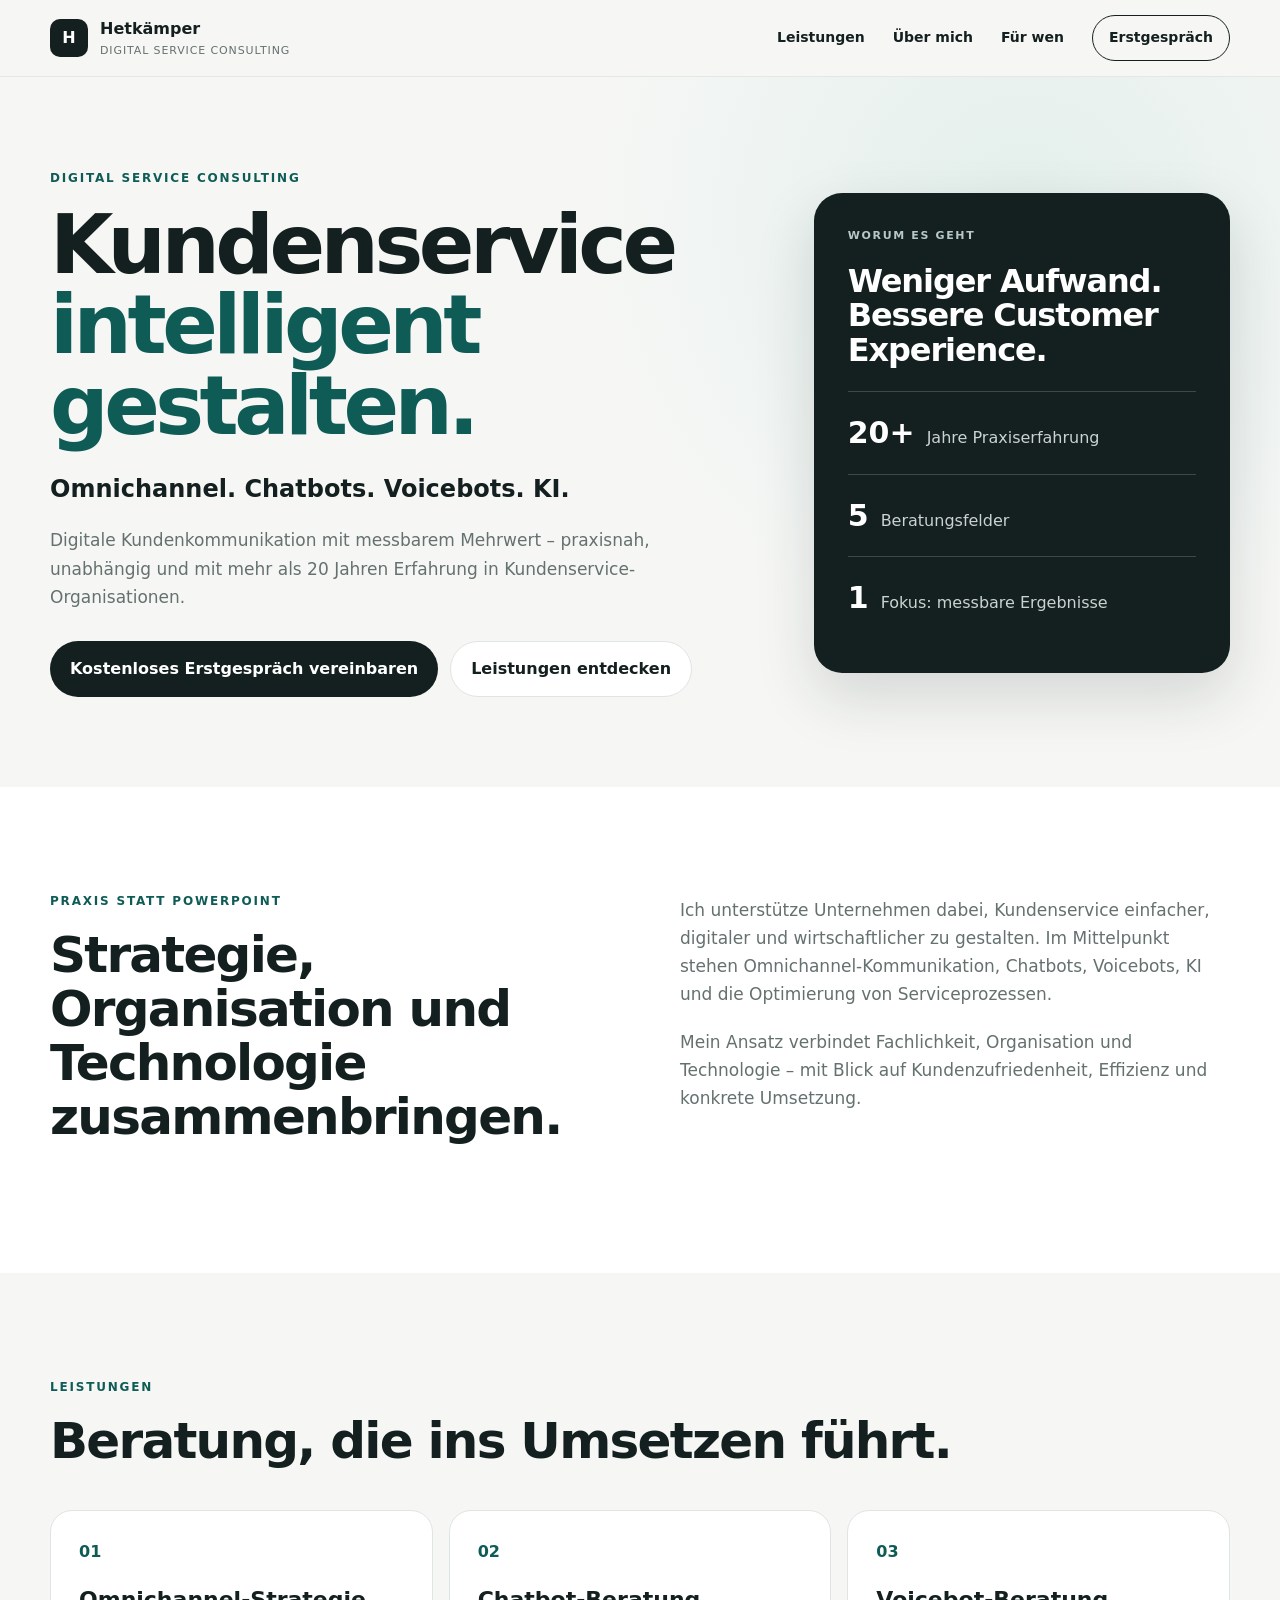
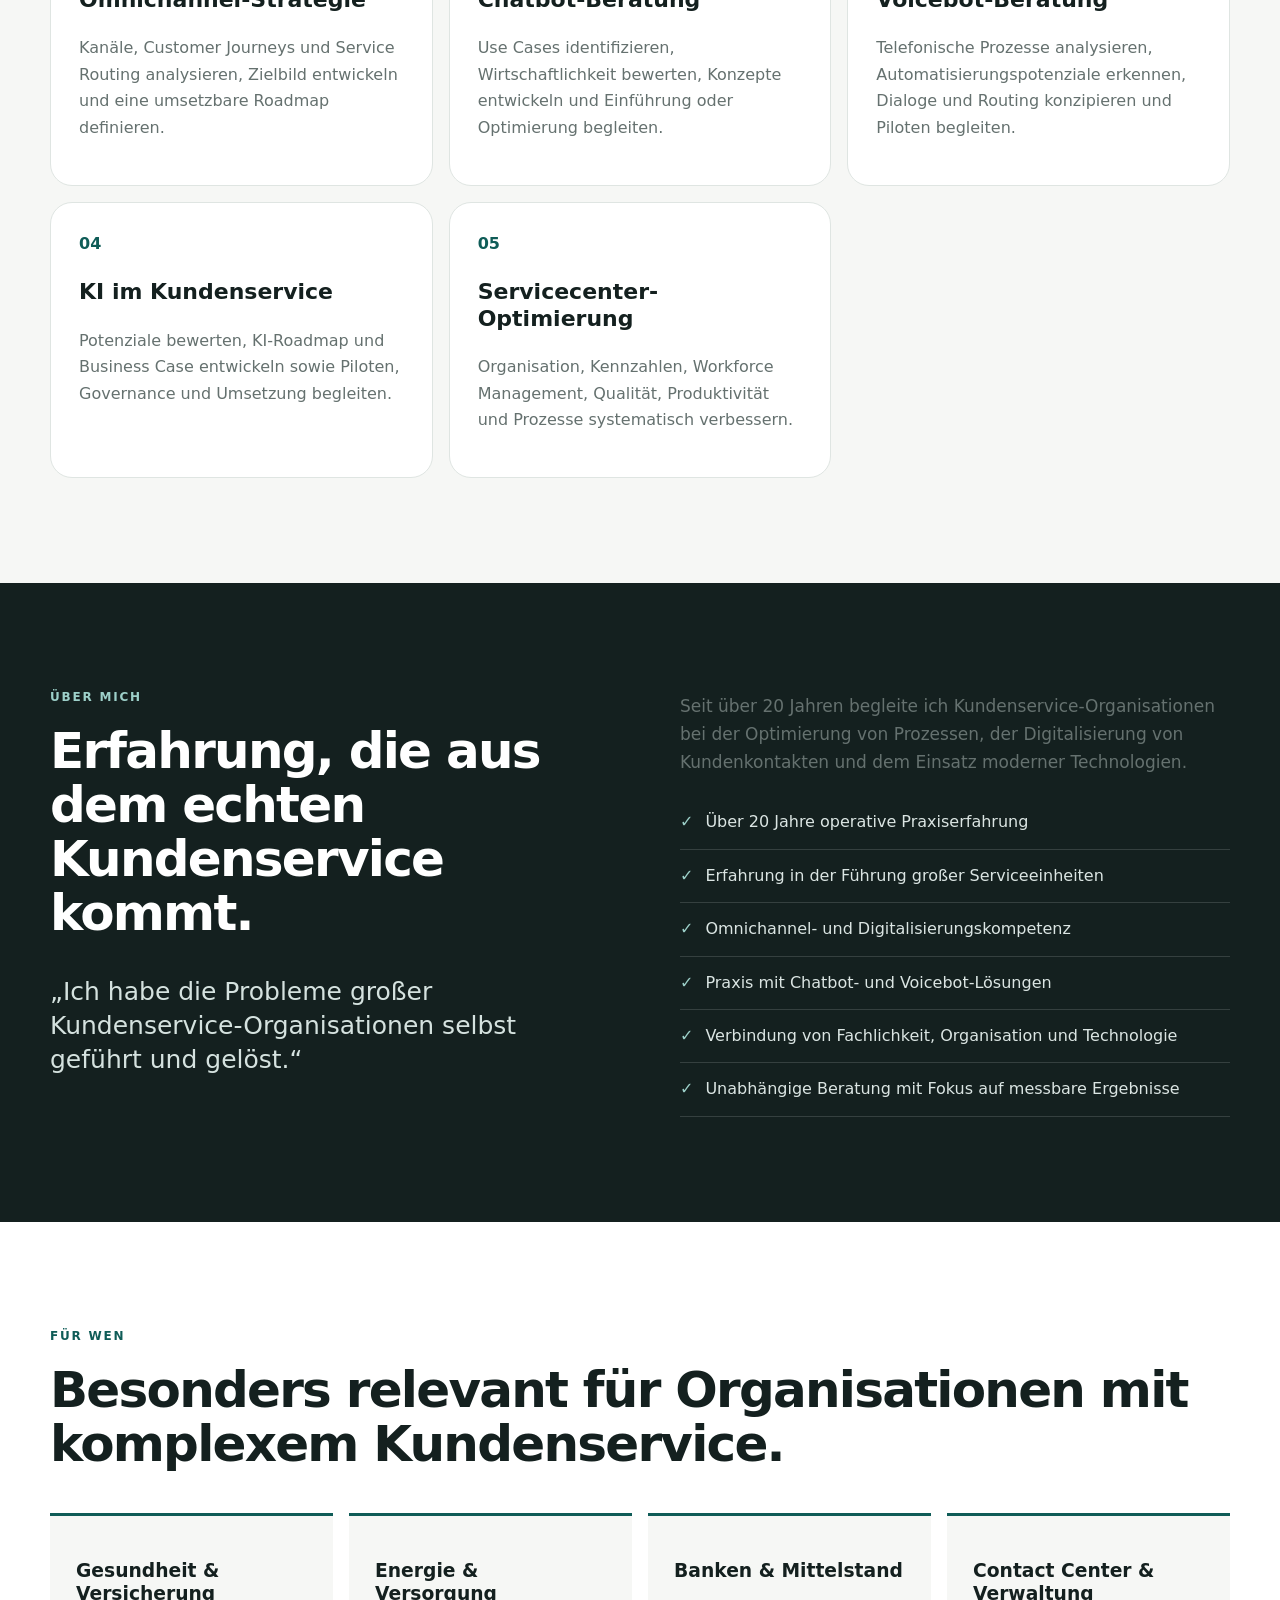
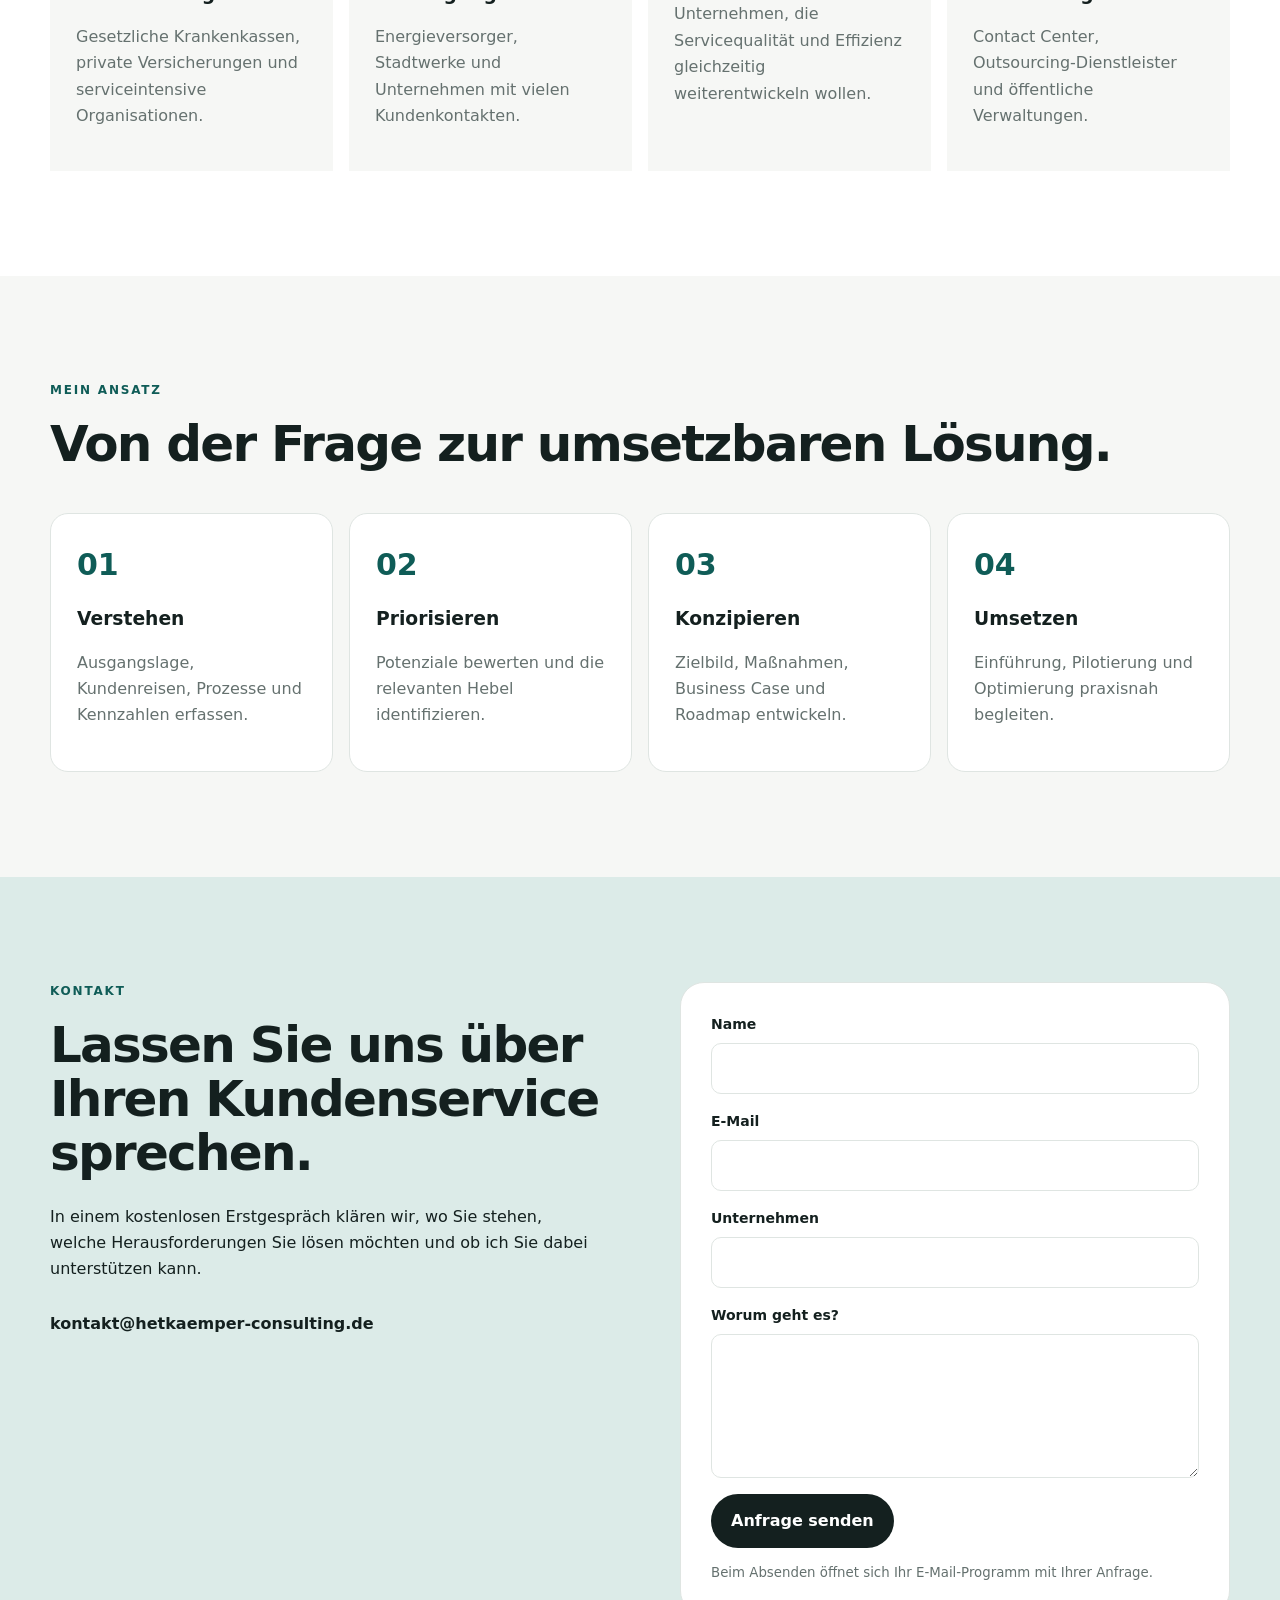
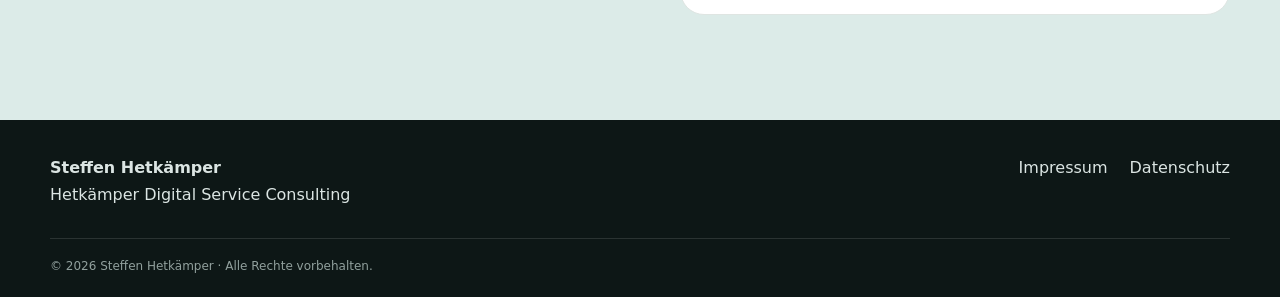
==== index.html @ 1c1bea72 "Add initial HTML structure for consulting website" ====
<!doctype html>
<html lang="de">
<head>
  <meta charset="utf-8">
  <meta name="viewport" content="width=device-width, initial-scale=1">
  <meta name="description" content="Steffen Hetkämper | Hetkämper Digital Service Consulting – Beratung für digitalen Kundenservice, Omnichannel, Chatbots, Voicebots und KI.">
  <title>Hetkämper Digital Service Consulting | Kundenservice intelligent gestalten</title>
  <link rel="stylesheet" href="style.css">
</head>
<body>
<header class="site-header">
  <div class="container nav">
    <a class="brand" href="#top" aria-label="Startseite">
      <span class="brand-mark">H</span>
      <span><strong>Hetkämper</strong><small>Digital Service Consulting</small></span>
    </a>
    <nav aria-label="Hauptnavigation">
      <a href="#leistungen">Leistungen</a>
      <a href="#ueber-mich">Über mich</a>
      <a href="#zielgruppen">Für wen</a>
      <a href="#kontakt" class="nav-cta">Erstgespräch</a>
    </nav>
  </div>
</header>

<main id="top">
<section class="hero">
  <div class="container hero-grid">
    <div>
      <p class="eyebrow">DIGITAL SERVICE CONSULTING</p>
      <h1>Kundenservice<br><span>intelligent gestalten.</span></h1>
      <p class="lead">Omnichannel. Chatbots. Voicebots. KI.</p>
      <p class="hero-copy">Digitale Kundenkommunikation mit messbarem Mehrwert – praxisnah, unabhängig und mit mehr als 20 Jahren Erfahrung in Kundenservice-Organisationen.</p>
      <div class="actions">
        <a class="button primary" href="#kontakt">Kostenloses Erstgespräch vereinbaren</a>
        <a class="button secondary" href="#leistungen">Leistungen entdecken</a>
      </div>
    </div>
    <div class="hero-card">
      <div class="card-kicker">WORUM ES GEHT</div>
      <h2>Weniger Aufwand.<br>Bessere Customer Experience.</h2>
      <div class="metric"><b>20+</b><span>Jahre Praxiserfahrung</span></div>
      <div class="metric"><b>5</b><span>Beratungsfelder</span></div>
      <div class="metric"><b>1</b><span>Fokus: messbare Ergebnisse</span></div>
    </div>
  </div>
</section>

<section class="intro section">
  <div class="container two-col">
    <div>
      <p class="eyebrow">PRAXIS STATT POWERPOINT</p>
      <h2>Strategie, Organisation und Technologie zusammenbringen.</h2>
    </div>
    <div class="copy">
      <p>Ich unterstütze Unternehmen dabei, Kundenservice einfacher, digitaler und wirtschaftlicher zu gestalten. Im Mittelpunkt stehen Omnichannel-Kommunikation, Chatbots, Voicebots, KI und die Optimierung von Serviceprozessen.</p>
      <p>Mein Ansatz verbindet Fachlichkeit, Organisation und Technologie – mit Blick auf Kundenzufriedenheit, Effizienz und konkrete Umsetzung.</p>
    </div>
  </div>
</section>

<section id="leistungen" class="section services">
  <div class="container">
    <p class="eyebrow">LEISTUNGEN</p>
    <h2>Beratung, die ins Umsetzen führt.</h2>
    <div class="service-grid">
      <article class="service-card"><span>01</span><h3>Omnichannel-Strategie</h3><p>Kanäle, Customer Journeys und Service Routing analysieren, Zielbild entwickeln und eine umsetzbare Roadmap definieren.</p></article>
      <article class="service-card"><span>02</span><h3>Chatbot-Beratung</h3><p>Use Cases identifizieren, Wirtschaftlichkeit bewerten, Konzepte entwickeln und Einführung oder Optimierung begleiten.</p></article>
      <article class="service-card"><span>03</span><h3>Voicebot-Beratung</h3><p>Telefonische Prozesse analysieren, Automatisierungspotenziale erkennen, Dialoge und Routing konzipieren und Piloten begleiten.</p></article>
      <article class="service-card"><span>04</span><h3>KI im Kundenservice</h3><p>Potenziale bewerten, KI-Roadmap und Business Case entwickeln sowie Piloten, Governance und Umsetzung begleiten.</p></article>
      <article class="service-card"><span>05</span><h3>Servicecenter-Optimierung</h3><p>Organisation, Kennzahlen, Workforce Management, Qualität, Produktivität und Prozesse systematisch verbessern.</p></article>
    </div>
  </div>
</section>

<section id="ueber-mich" class="section about">
  <div class="container two-col">
    <div class="about-panel">
      <p class="eyebrow">ÜBER MICH</p>
      <h2>Erfahrung, die aus dem echten Kundenservice kommt.</h2>
      <p class="quote">„Ich habe die Probleme großer Kundenservice-Organisationen selbst geführt und gelöst.“</p>
    </div>
    <div class="copy">
      <p>Seit über 20 Jahren begleite ich Kundenservice-Organisationen bei der Optimierung von Prozessen, der Digitalisierung von Kundenkontakten und dem Einsatz moderner Technologien.</p>
      <ul class="checklist">
        <li>Über 20 Jahre operative Praxiserfahrung</li>
        <li>Erfahrung in der Führung großer Serviceeinheiten</li>
        <li>Omnichannel- und Digitalisierungskompetenz</li>
        <li>Praxis mit Chatbot- und Voicebot-Lösungen</li>
        <li>Verbindung von Fachlichkeit, Organisation und Technologie</li>
        <li>Unabhängige Beratung mit Fokus auf messbare Ergebnisse</li>
      </ul>
    </div>
  </div>
</section>

<section id="zielgruppen" class="section audiences">
  <div class="container">
    <p class="eyebrow">FÜR WEN</p>
    <h2>Besonders relevant für Organisationen mit komplexem Kundenservice.</h2>
    <div class="audience-grid">
      <div><h3>Gesundheit & Versicherung</h3><p>Gesetzliche Krankenkassen, private Versicherungen und serviceintensive Organisationen.</p></div>
      <div><h3>Energie & Versorgung</h3><p>Energieversorger, Stadtwerke und Unternehmen mit vielen Kundenkontakten.</p></div>
      <div><h3>Banken & Mittelstand</h3><p>Unternehmen, die Servicequalität und Effizienz gleichzeitig weiterentwickeln wollen.</p></div>
      <div><h3>Contact Center & Verwaltung</h3><p>Contact Center, Outsourcing-Dienstleister und öffentliche Verwaltungen.</p></div>
    </div>
  </div>
</section>

<section class="section process">
  <div class="container">
    <p class="eyebrow">MEIN ANSATZ</p>
    <h2>Von der Frage zur umsetzbaren Lösung.</h2>
    <div class="steps">
      <div><b>01</b><h3>Verstehen</h3><p>Ausgangslage, Kundenreisen, Prozesse und Kennzahlen erfassen.</p></div>
      <div><b>02</b><h3>Priorisieren</h3><p>Potenziale bewerten und die relevanten Hebel identifizieren.</p></div>
      <div><b>03</b><h3>Konzipieren</h3><p>Zielbild, Maßnahmen, Business Case und Roadmap entwickeln.</p></div>
      <div><b>04</b><h3>Umsetzen</h3><p>Einführung, Pilotierung und Optimierung praxisnah begleiten.</p></div>
    </div>
  </div>
</section>

<section id="kontakt" class="section contact">
  <div class="container contact-grid">
    <div>
      <p class="eyebrow">KONTAKT</p>
      <h2>Lassen Sie uns über Ihren Kundenservice sprechen.</h2>
      <p>In einem kostenlosen Erstgespräch klären wir, wo Sie stehen, welche Herausforderungen Sie lösen möchten und ob ich Sie dabei unterstützen kann.</p>
      <div class="contact-links">
        <a href="mailto:kontakt@hetkaemper-consulting.de">kontakt@hetkaemper-consulting.de</a>
      </div>
    </div>
    <form class="contact-form" action="mailto:kontakt@hetkaemper-consulting.de" method="post" enctype="text/plain">
      <label>Name<input name="Name" required></label>
      <label>E-Mail<input type="email" name="E-Mail" required></label>
      <label>Unternehmen<input name="Unternehmen"></label>
      <label>Worum geht es?<textarea name="Nachricht" rows="5"></textarea></label>
      <button class="button primary" type="submit">Anfrage senden</button>
      <small>Beim Absenden öffnet sich Ihr E-Mail-Programm mit Ihrer Anfrage.</small>
    </form>
  </div>
</section>
</main>

<footer class="footer">
  <div class="container footer-grid">
    <div><strong>Steffen Hetkämper</strong><br>Hetkämper Digital Service Consulting</div>
    <div><a href="impressum.html">Impressum</a><a href="datenschutz.html">Datenschutz</a></div>
  </div>
  <div class="container copyright">© 2026 Steffen Hetkämper · Alle Rechte vorbehalten.</div>
</footer>
<script src="script.js"></script>
</body>
</html>
---- style.css ----
:root{
  --bg:#f6f7f5; --surface:#fff; --ink:#14201f; --muted:#65716f;
  --accent:#0f5c57; --accent2:#dcebe8; --line:#dfe5e2; --max:1180px;
}
*{box-sizing:border-box} html{scroll-behavior:smooth}
body{margin:0;font-family:Inter,ui-sans-serif,system-ui,-apple-system,BlinkMacSystemFont,"Segoe UI",sans-serif;color:var(--ink);background:var(--bg);line-height:1.65}
a{color:inherit;text-decoration:none} .container{width:min(calc(100% - 40px),var(--max));margin:auto}
.site-header{position:sticky;top:0;z-index:10;background:rgba(246,247,245,.92);backdrop-filter:blur(14px);border-bottom:1px solid rgba(223,229,226,.8)}
.nav{height:76px;display:flex;align-items:center;justify-content:space-between;gap:24px}
.brand{display:flex;align-items:center;gap:12px}.brand-mark{display:grid;place-items:center;width:38px;height:38px;border-radius:10px;background:var(--ink);color:#fff;font-weight:800}.brand small{display:block;color:var(--muted);font-size:11px;letter-spacing:.08em;text-transform:uppercase}
nav{display:flex;align-items:center;gap:28px;font-size:14px;font-weight:650}nav a:hover{color:var(--accent)}.nav-cta{padding:10px 16px;border:1px solid var(--ink);border-radius:999px}
.hero{padding:92px 0 90px;background:radial-gradient(circle at 80% 20%,#e3efec 0,transparent 38%),var(--bg)}
.hero-grid{display:grid;grid-template-columns:1.25fr .75fr;gap:70px;align-items:center}
.eyebrow{margin:0 0 16px;color:var(--accent);font-size:12px;font-weight:800;letter-spacing:.15em}
h1{font-size:clamp(46px,7vw,82px);line-height:.98;letter-spacing:-.055em;margin:0 0 24px}h1 span{color:var(--accent)}
h2{font-size:clamp(32px,4vw,50px);line-height:1.08;letter-spacing:-.035em;margin:0 0 24px}h3{line-height:1.2}
.lead{font-size:24px;font-weight:750;margin:0 0 16px}.hero-copy,.copy p{font-size:17px;color:var(--muted);max-width:680px}
.actions{display:flex;gap:12px;flex-wrap:wrap;margin-top:30px}.button{display:inline-flex;align-items:center;justify-content:center;border:0;cursor:pointer;font:inherit;font-weight:750;padding:14px 20px;border-radius:999px}.primary{background:var(--ink);color:#fff}.primary:hover{background:var(--accent)}.secondary{border:1px solid var(--line);background:#fff}
.hero-card{background:var(--ink);color:#fff;border-radius:28px;padding:34px;box-shadow:0 24px 60px rgba(20,32,31,.15)}.card-kicker{font-size:11px;letter-spacing:.15em;color:#b7c8c5;font-weight:800}.hero-card h2{font-size:32px;margin-top:18px}.metric{border-top:1px solid rgba(255,255,255,.18);padding:16px 0;display:flex;align-items:baseline;gap:12px}.metric b{font-size:30px}.metric span{color:#c9d3d1}
.section{padding:105px 0}.intro{background:#fff}.two-col{display:grid;grid-template-columns:1fr 1fr;gap:80px}.copy{padding-top:4px}.copy p{margin-top:0;margin-bottom:20px}
.services{background:var(--bg)}.service-grid{display:grid;grid-template-columns:repeat(3,1fr);gap:16px;margin-top:42px}.service-card{background:#fff;border:1px solid var(--line);border-radius:22px;padding:28px;min-height:250px;transition:.2s}.service-card:hover{transform:translateY(-4px);box-shadow:0 18px 45px rgba(20,32,31,.08)}.service-card span{color:var(--accent);font-weight:800}.service-card h3{font-size:22px}.service-card p,.audience-grid p,.steps p{color:var(--muted)}
.about{background:var(--ink);color:#fff}.about .eyebrow{color:#9dd0c9}.about-panel{padding-right:20px}.quote{font-size:25px;line-height:1.35;color:#d5e2df;margin-top:35px}.checklist{list-style:none;padding:0;margin:0}.checklist li{padding:13px 0;border-bottom:1px solid rgba(255,255,255,.14);color:#dbe5e3}.checklist li:before{content:"✓";color:#9dd0c9;margin-right:12px;font-weight:800}
.audiences{background:#fff}.audience-grid{display:grid;grid-template-columns:repeat(4,1fr);gap:16px;margin-top:42px}.audience-grid>div{padding:26px;border-top:3px solid var(--accent);background:var(--bg)}
.process{background:var(--bg)}.steps{display:grid;grid-template-columns:repeat(4,1fr);gap:16px;margin-top:42px}.steps>div{padding:26px;background:#fff;border:1px solid var(--line);border-radius:18px}.steps b{font-size:30px;color:var(--accent)}
.contact{background:var(--accent2)}.contact-grid{display:grid;grid-template-columns:1fr 1fr;gap:80px}.contact-links{display:flex;flex-direction:column;gap:8px;margin-top:28px;font-weight:750}.contact-links a:hover{color:var(--accent)}
.contact-form{background:#fff;padding:30px;border-radius:24px;border:1px solid var(--line)}label{display:block;font-weight:700;font-size:14px;margin-bottom:16px}input,textarea{display:block;width:100%;margin-top:7px;border:1px solid var(--line);border-radius:10px;padding:13px;font:inherit;background:#fff}textarea{resize:vertical}.contact-form small{display:block;color:var(--muted);margin-top:14px}
.footer{background:#0d1716;color:#dbe5e3;padding:35px 0 20px}.footer-grid{display:flex;justify-content:space-between;gap:20px}.footer-grid div:last-child{display:flex;gap:22px}.footer a:hover{color:#fff}.copyright{margin-top:30px;padding-top:18px;border-top:1px solid rgba(255,255,255,.12);font-size:12px;color:#91a09d}
@media(max-width:900px){nav a:not(.nav-cta){display:none}.hero-grid,.two-col,.contact-grid{grid-template-columns:1fr;gap:42px}.service-grid{grid-template-columns:1fr 1fr}.audience-grid,.steps{grid-template-columns:1fr 1fr}}
@media(max-width:620px){.container{width:min(calc(100% - 28px),var(--max))}.nav{height:68px}.brand small{display:none}.hero{padding:64px 0}.section{padding:75px 0}.service-grid,.audience-grid,.steps{grid-template-columns:1fr}h1{font-size:52px}.footer-grid{flex-direction:column}.footer-grid div:last-child{flex-direction:column;gap:8px}}
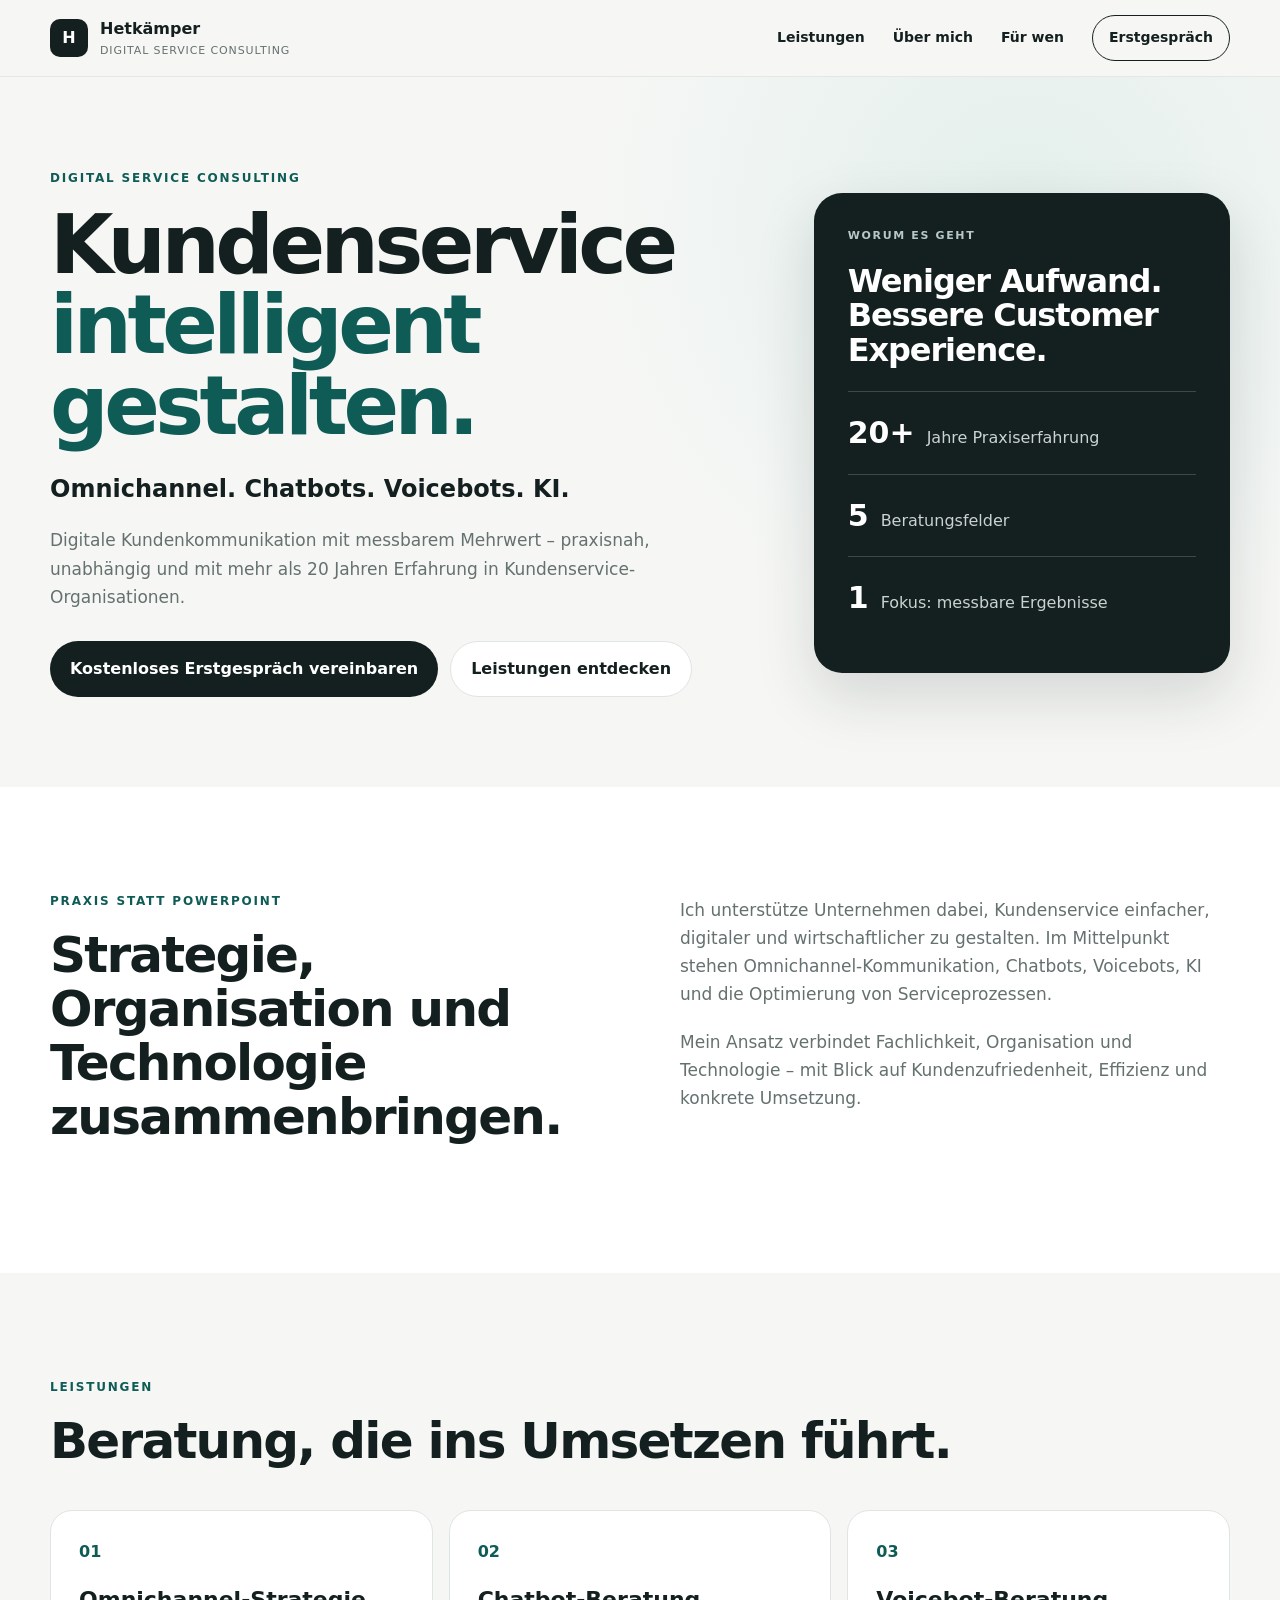
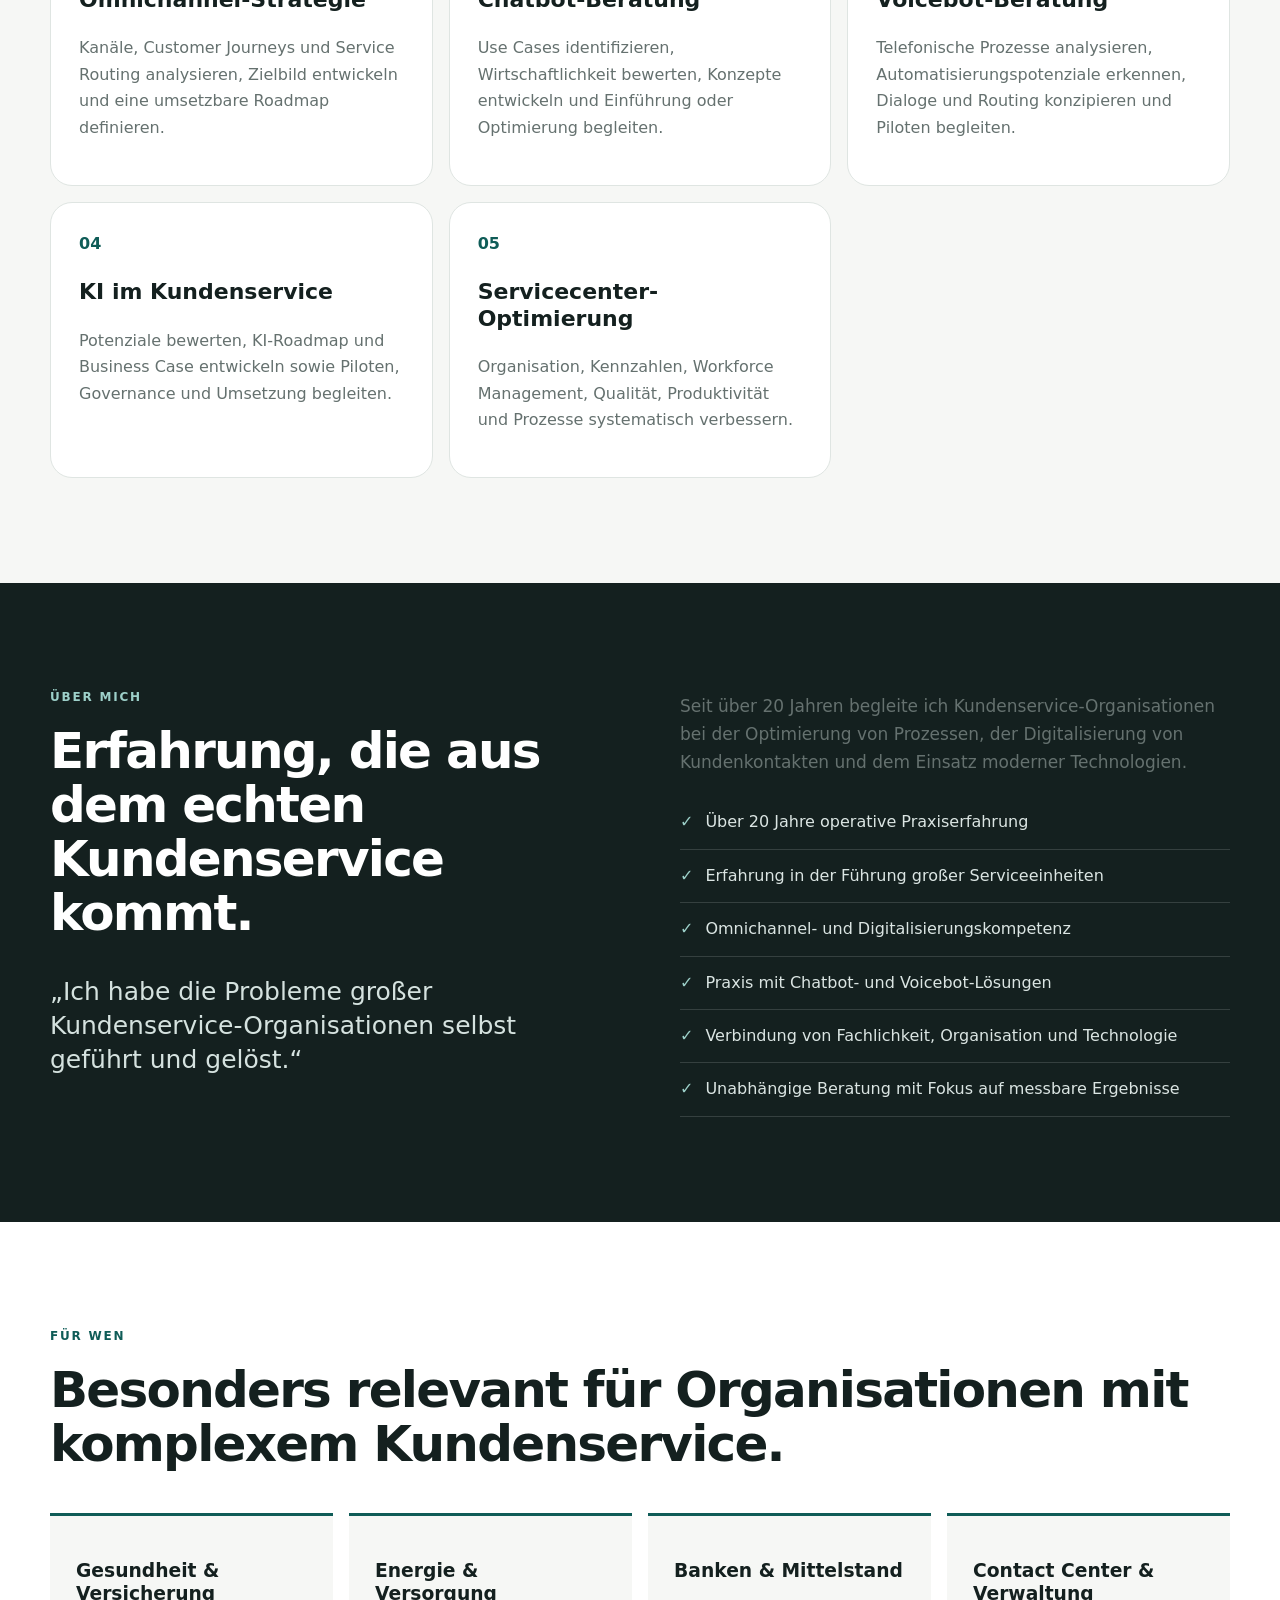
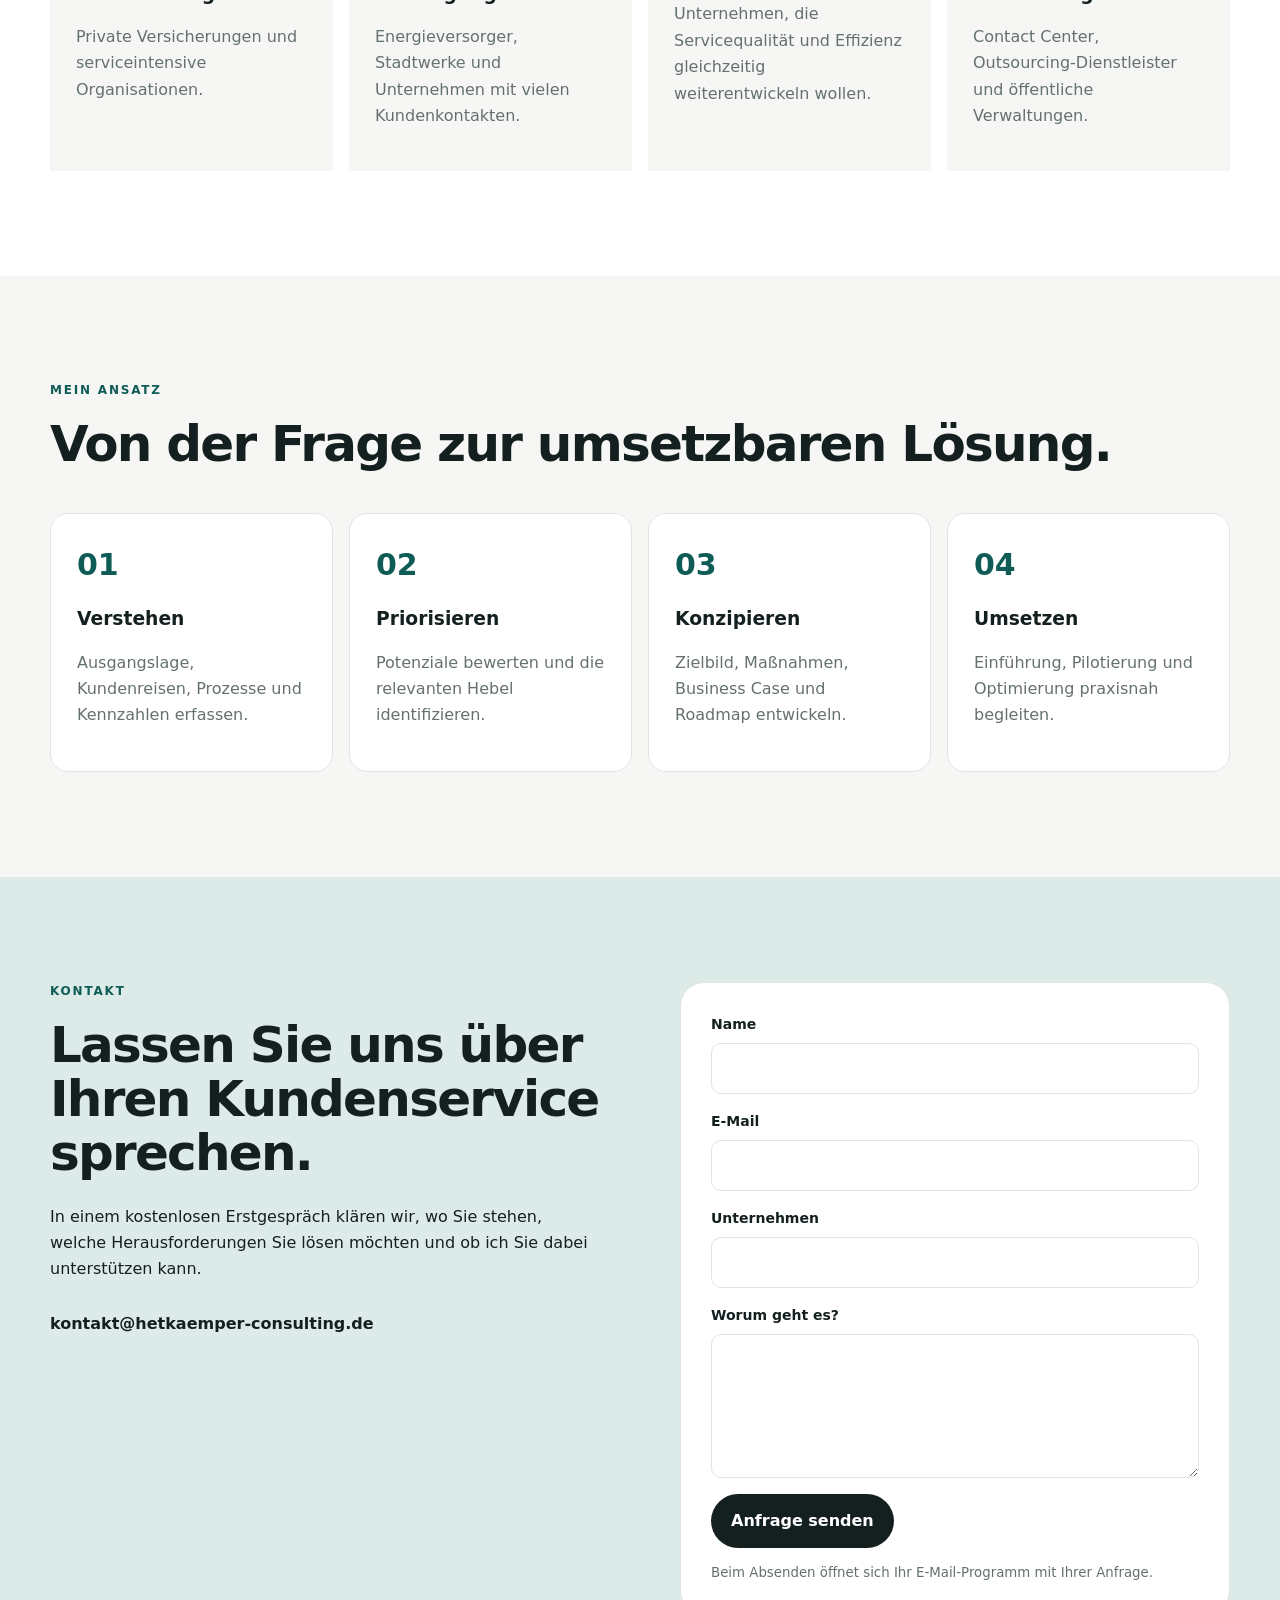
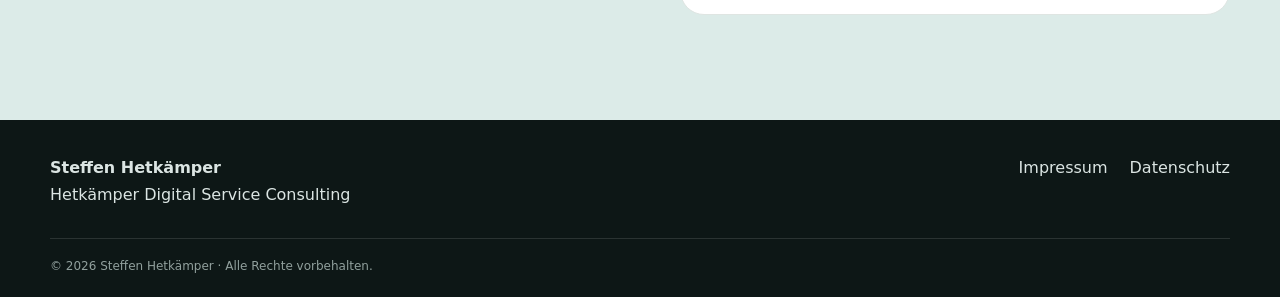
==== commit a93c54b0: "Update index.html" ====
--- a/index.html
+++ b/index.html
@@ -99,7 +99,7 @@
     <p class="eyebrow">FÜR WEN</p>
     <h2>Besonders relevant für Organisationen mit komplexem Kundenservice.</h2>
     <div class="audience-grid">
-      <div><h3>Gesundheit & Versicherung</h3><p>Gesetzliche Krankenkassen, private Versicherungen und serviceintensive Organisationen.</p></div>
+      <div><h3>Gesundheit & Versicherung</h3><p>Private Versicherungen und serviceintensive Organisationen.</p></div>
       <div><h3>Energie & Versorgung</h3><p>Energieversorger, Stadtwerke und Unternehmen mit vielen Kundenkontakten.</p></div>
       <div><h3>Banken & Mittelstand</h3><p>Unternehmen, die Servicequalität und Effizienz gleichzeitig weiterentwickeln wollen.</p></div>
       <div><h3>Contact Center & Verwaltung</h3><p>Contact Center, Outsourcing-Dienstleister und öffentliche Verwaltungen.</p></div>
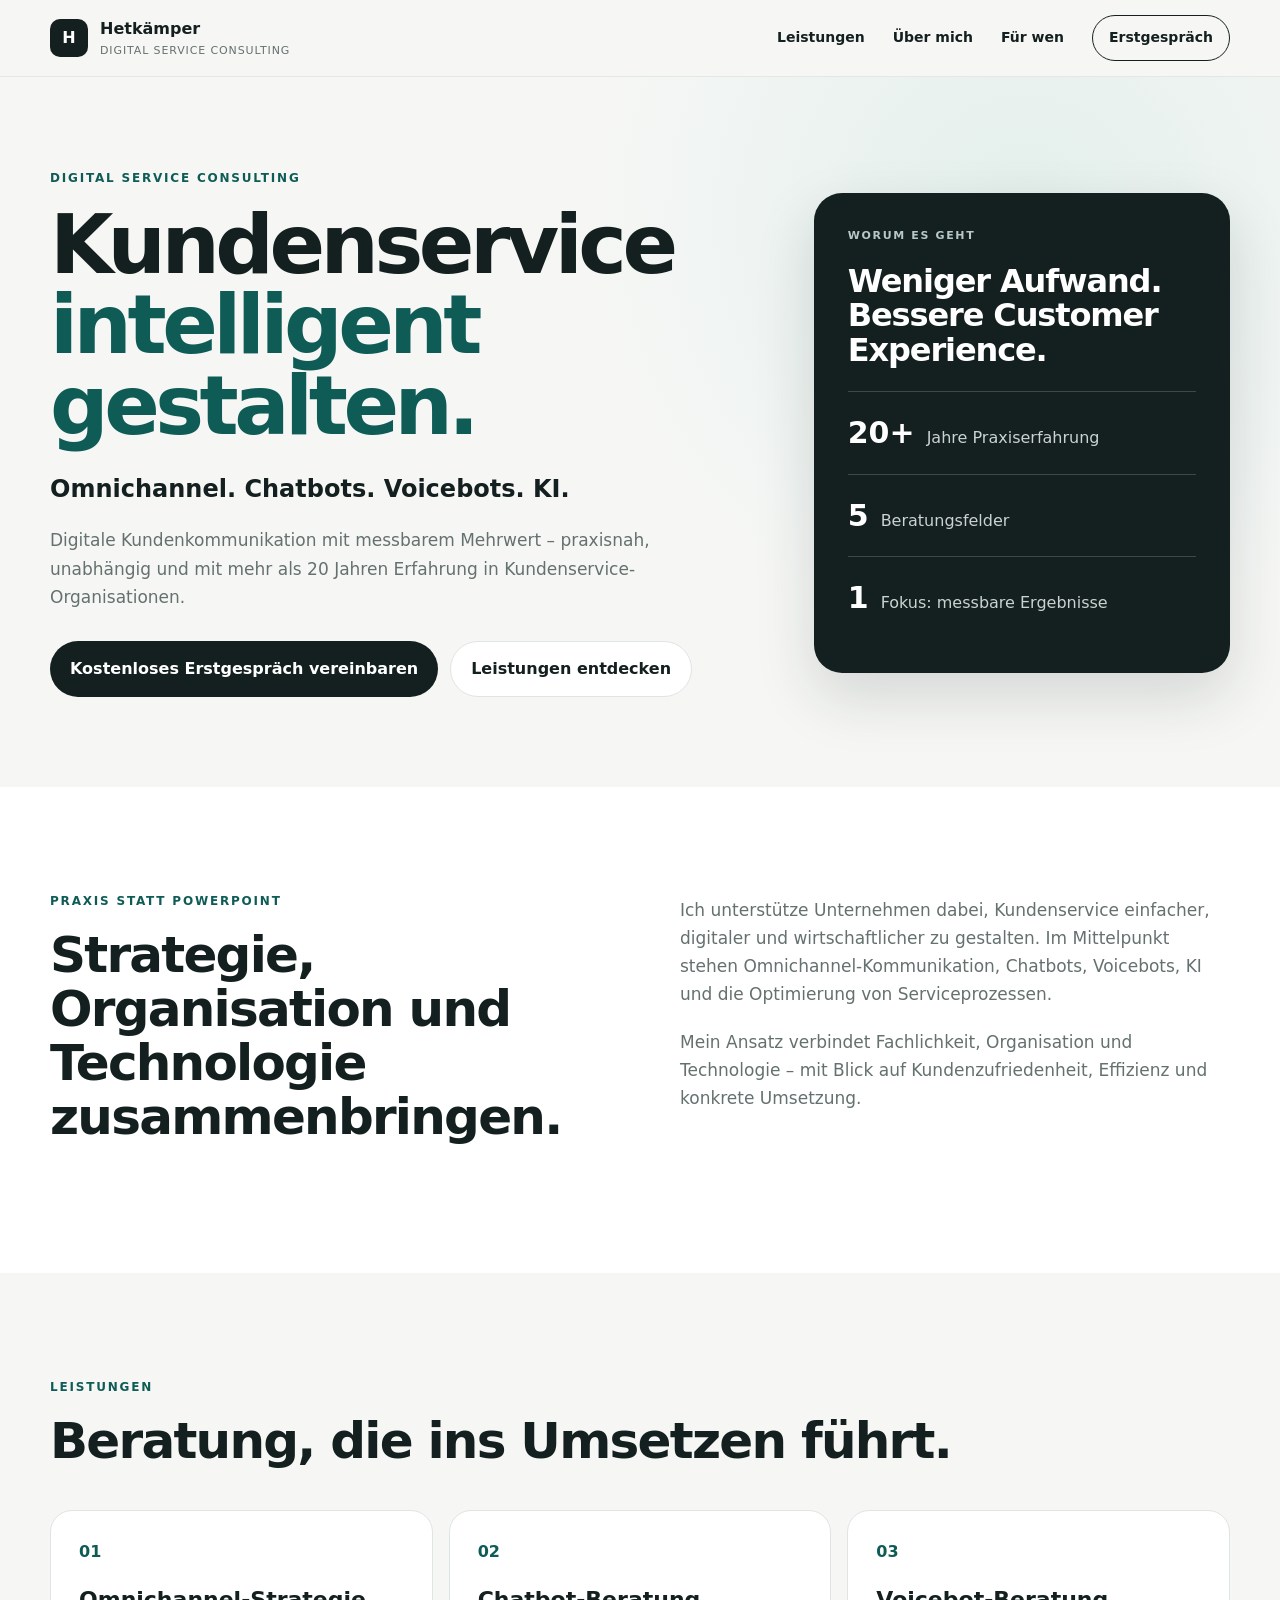
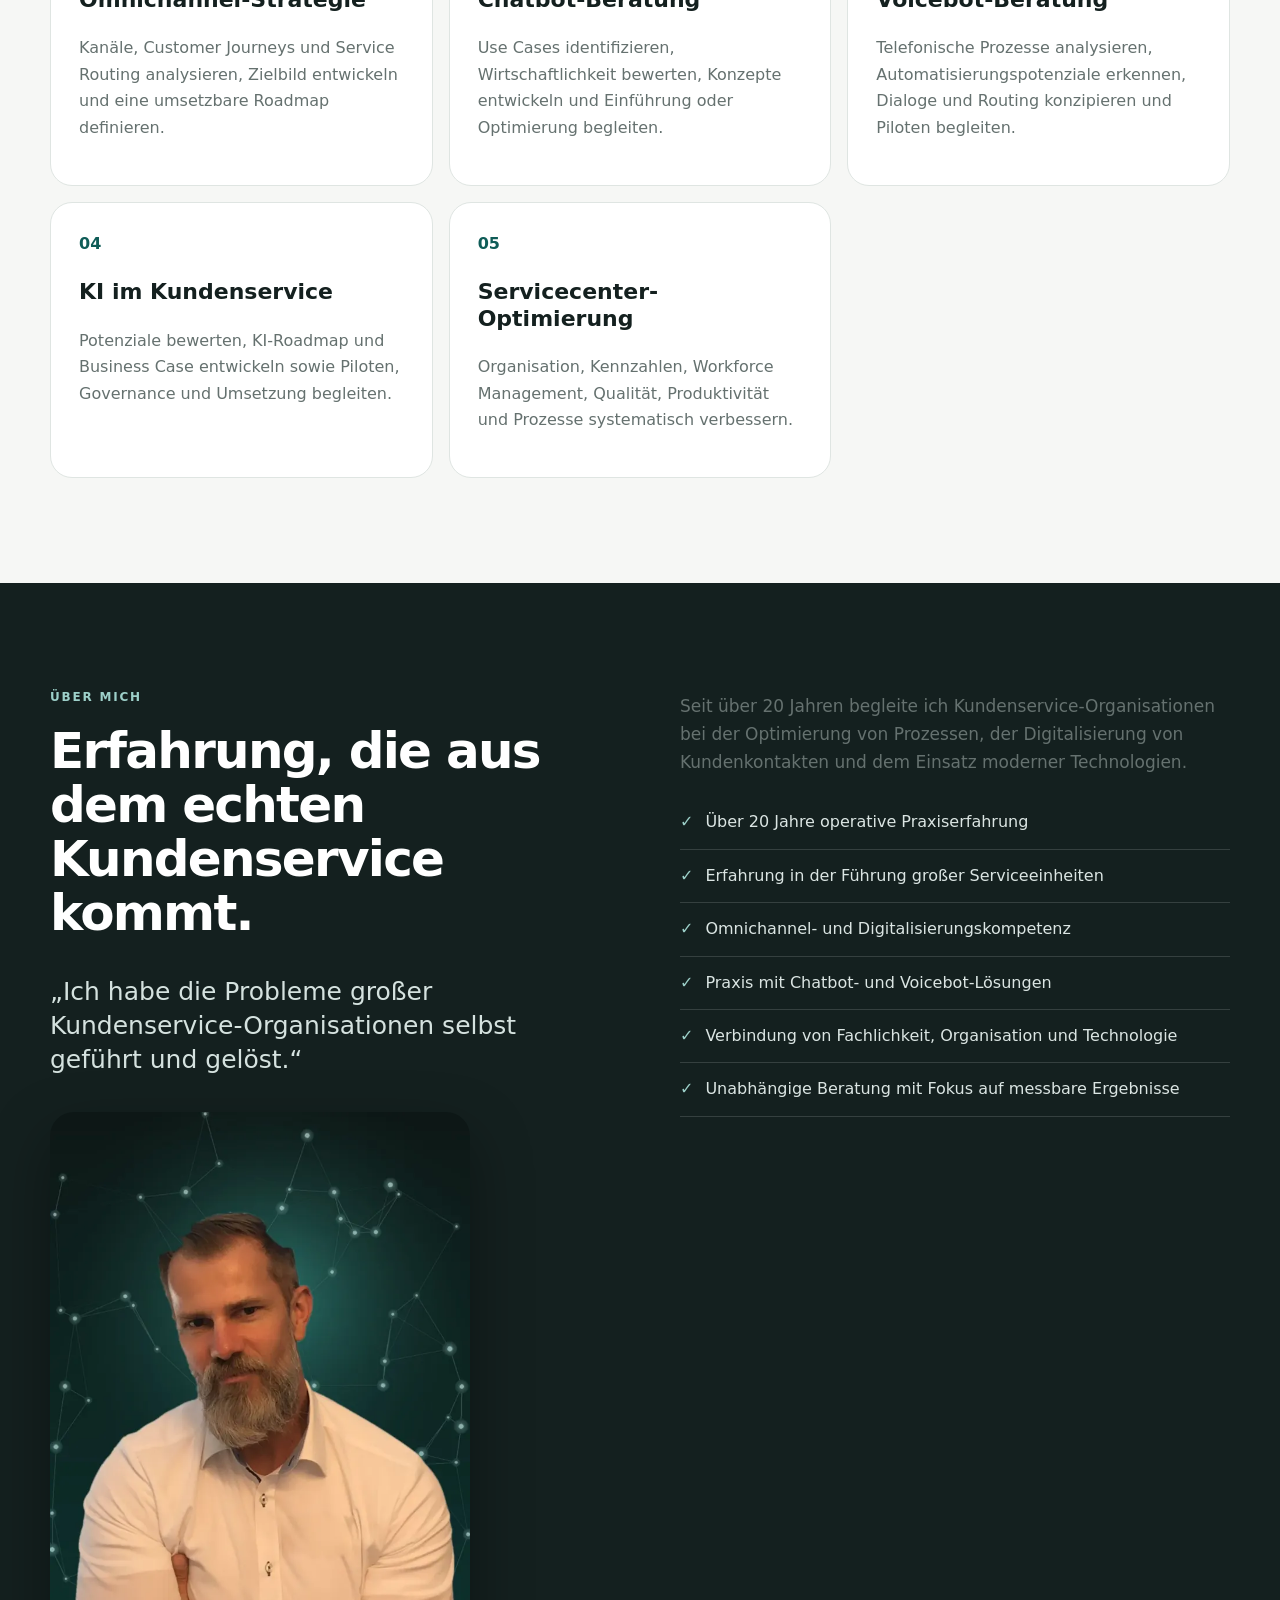
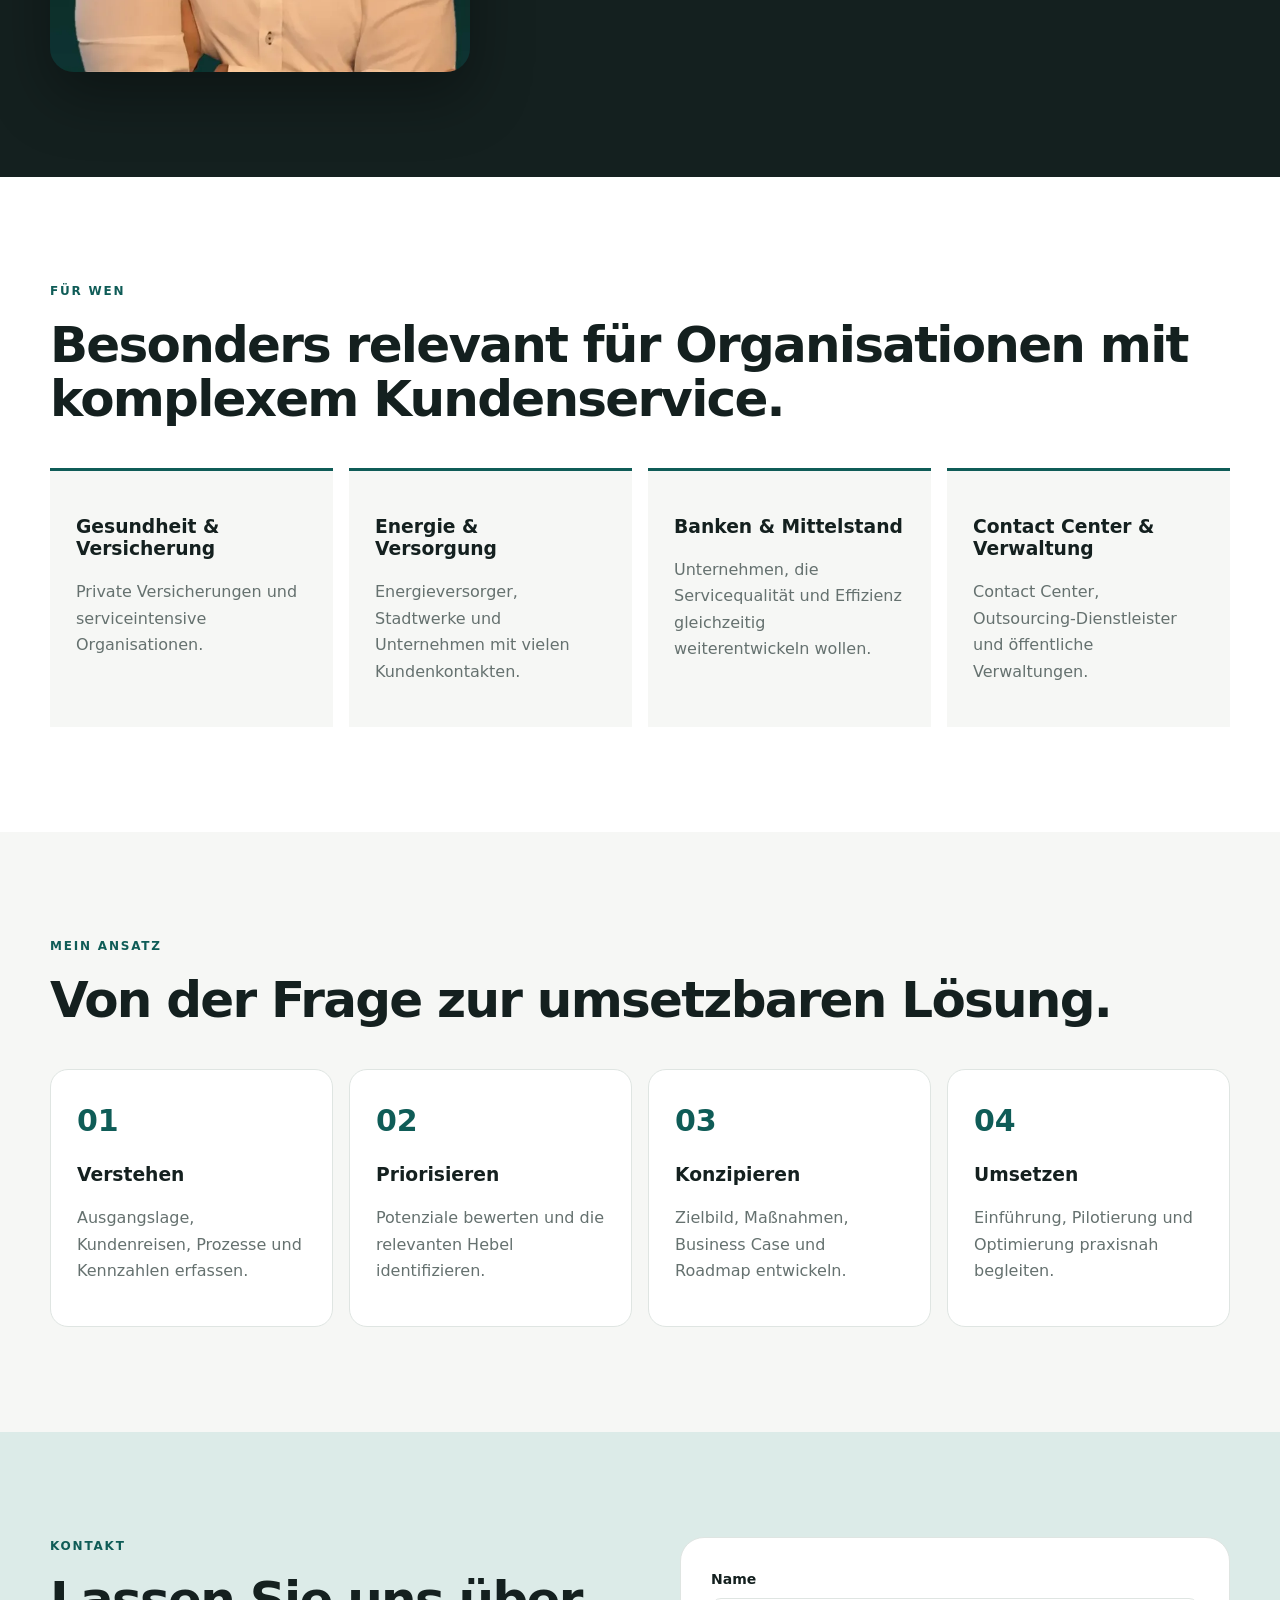
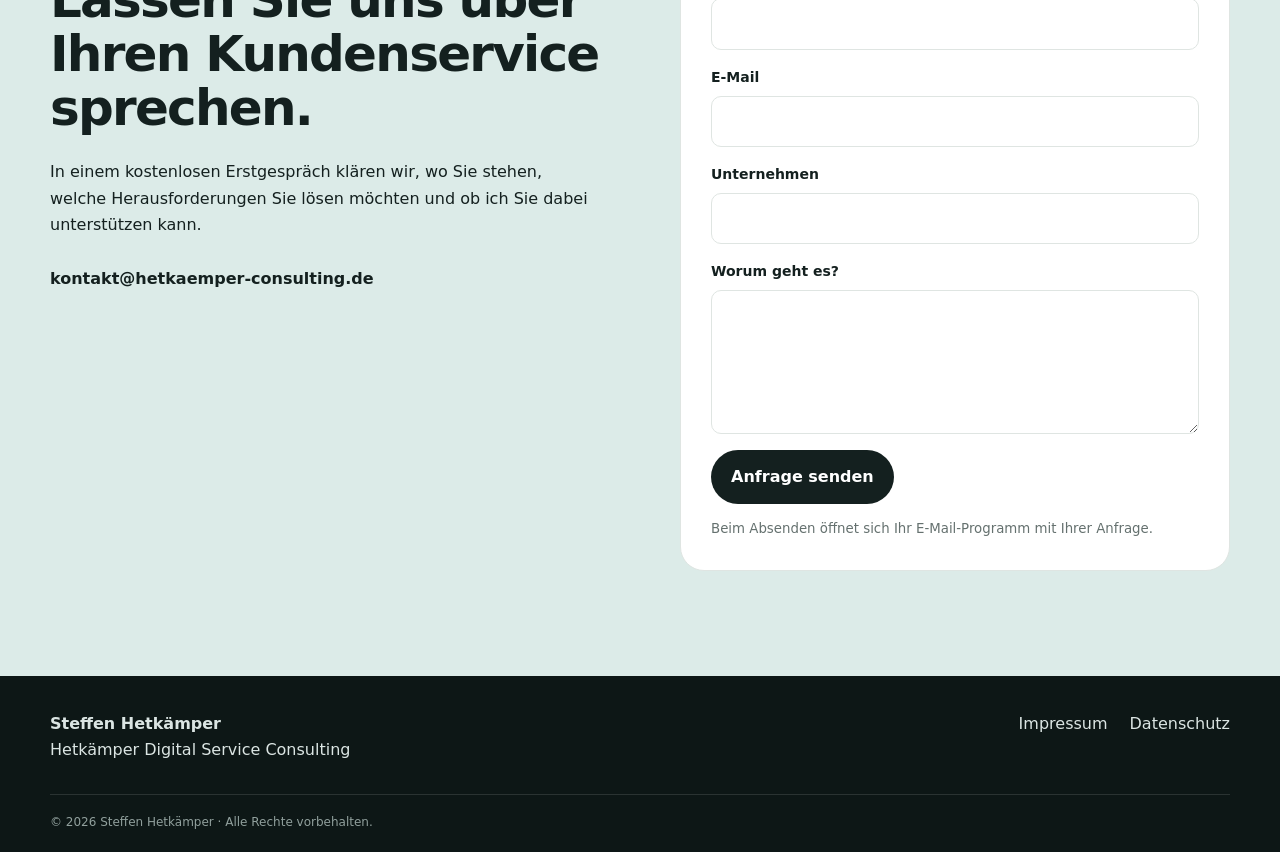
==== commit bb634108: "Add image to about panel in index.html" ====
--- a/index.html
+++ b/index.html
@@ -79,6 +79,7 @@
       <p class="eyebrow">ÜBER MICH</p>
       <h2>Erfahrung, die aus dem echten Kundenservice kommt.</h2>
       <p class="quote">„Ich habe die Probleme großer Kundenservice-Organisationen selbst geführt und gelöst.“</p>
+      <img class="about-photo" src="steffen-hetkaemper.webp" alt="Steffen Hetkämper" width="720" height="960" loading="lazy">
     </div>
     <div class="copy">
       <p>Seit über 20 Jahren begleite ich Kundenservice-Organisationen bei der Optimierung von Prozessen, der Digitalisierung von Kundenkontakten und dem Einsatz moderner Technologien.</p>
--- a/style.css
+++ b/style.css
@@ -19,7 +19,7 @@
 .hero-card{background:var(--ink);color:#fff;border-radius:28px;padding:34px;box-shadow:0 24px 60px rgba(20,32,31,.15)}.card-kicker{font-size:11px;letter-spacing:.15em;color:#b7c8c5;font-weight:800}.hero-card h2{font-size:32px;margin-top:18px}.metric{border-top:1px solid rgba(255,255,255,.18);padding:16px 0;display:flex;align-items:baseline;gap:12px}.metric b{font-size:30px}.metric span{color:#c9d3d1}
 .section{padding:105px 0}.intro{background:#fff}.two-col{display:grid;grid-template-columns:1fr 1fr;gap:80px}.copy{padding-top:4px}.copy p{margin-top:0;margin-bottom:20px}
 .services{background:var(--bg)}.service-grid{display:grid;grid-template-columns:repeat(3,1fr);gap:16px;margin-top:42px}.service-card{background:#fff;border:1px solid var(--line);border-radius:22px;padding:28px;min-height:250px;transition:.2s}.service-card:hover{transform:translateY(-4px);box-shadow:0 18px 45px rgba(20,32,31,.08)}.service-card span{color:var(--accent);font-weight:800}.service-card h3{font-size:22px}.service-card p,.audience-grid p,.steps p{color:var(--muted)}
-.about{background:var(--ink);color:#fff}.about .eyebrow{color:#9dd0c9}.about-panel{padding-right:20px}.quote{font-size:25px;line-height:1.35;color:#d5e2df;margin-top:35px}.checklist{list-style:none;padding:0;margin:0}.checklist li{padding:13px 0;border-bottom:1px solid rgba(255,255,255,.14);color:#dbe5e3}.checklist li:before{content:"✓";color:#9dd0c9;margin-right:12px;font-weight:800}
+.about{background:var(--ink);color:#fff}.about .eyebrow{color:#9dd0c9}.about-panel{padding-right:20px}.quote{font-size:25px;line-height:1.35;color:#d5e2df;margin-top:35px}.about-photo{display:block;width:100%;max-width:420px;height:auto;margin-top:36px;border-radius:24px;box-shadow:0 24px 60px rgba(0,0,0,.35)}.checklist{list-style:none;padding:0;margin:0}.checklist li{padding:13px 0;border-bottom:1px solid rgba(255,255,255,.14);color:#dbe5e3}.checklist li:before{content:"✓";color:#9dd0c9;margin-right:12px;font-weight:800}
 .audiences{background:#fff}.audience-grid{display:grid;grid-template-columns:repeat(4,1fr);gap:16px;margin-top:42px}.audience-grid>div{padding:26px;border-top:3px solid var(--accent);background:var(--bg)}
 .process{background:var(--bg)}.steps{display:grid;grid-template-columns:repeat(4,1fr);gap:16px;margin-top:42px}.steps>div{padding:26px;background:#fff;border:1px solid var(--line);border-radius:18px}.steps b{font-size:30px;color:var(--accent)}
 .contact{background:var(--accent2)}.contact-grid{display:grid;grid-template-columns:1fr 1fr;gap:80px}.contact-links{display:flex;flex-direction:column;gap:8px;margin-top:28px;font-weight:750}.contact-links a:hover{color:var(--accent)}
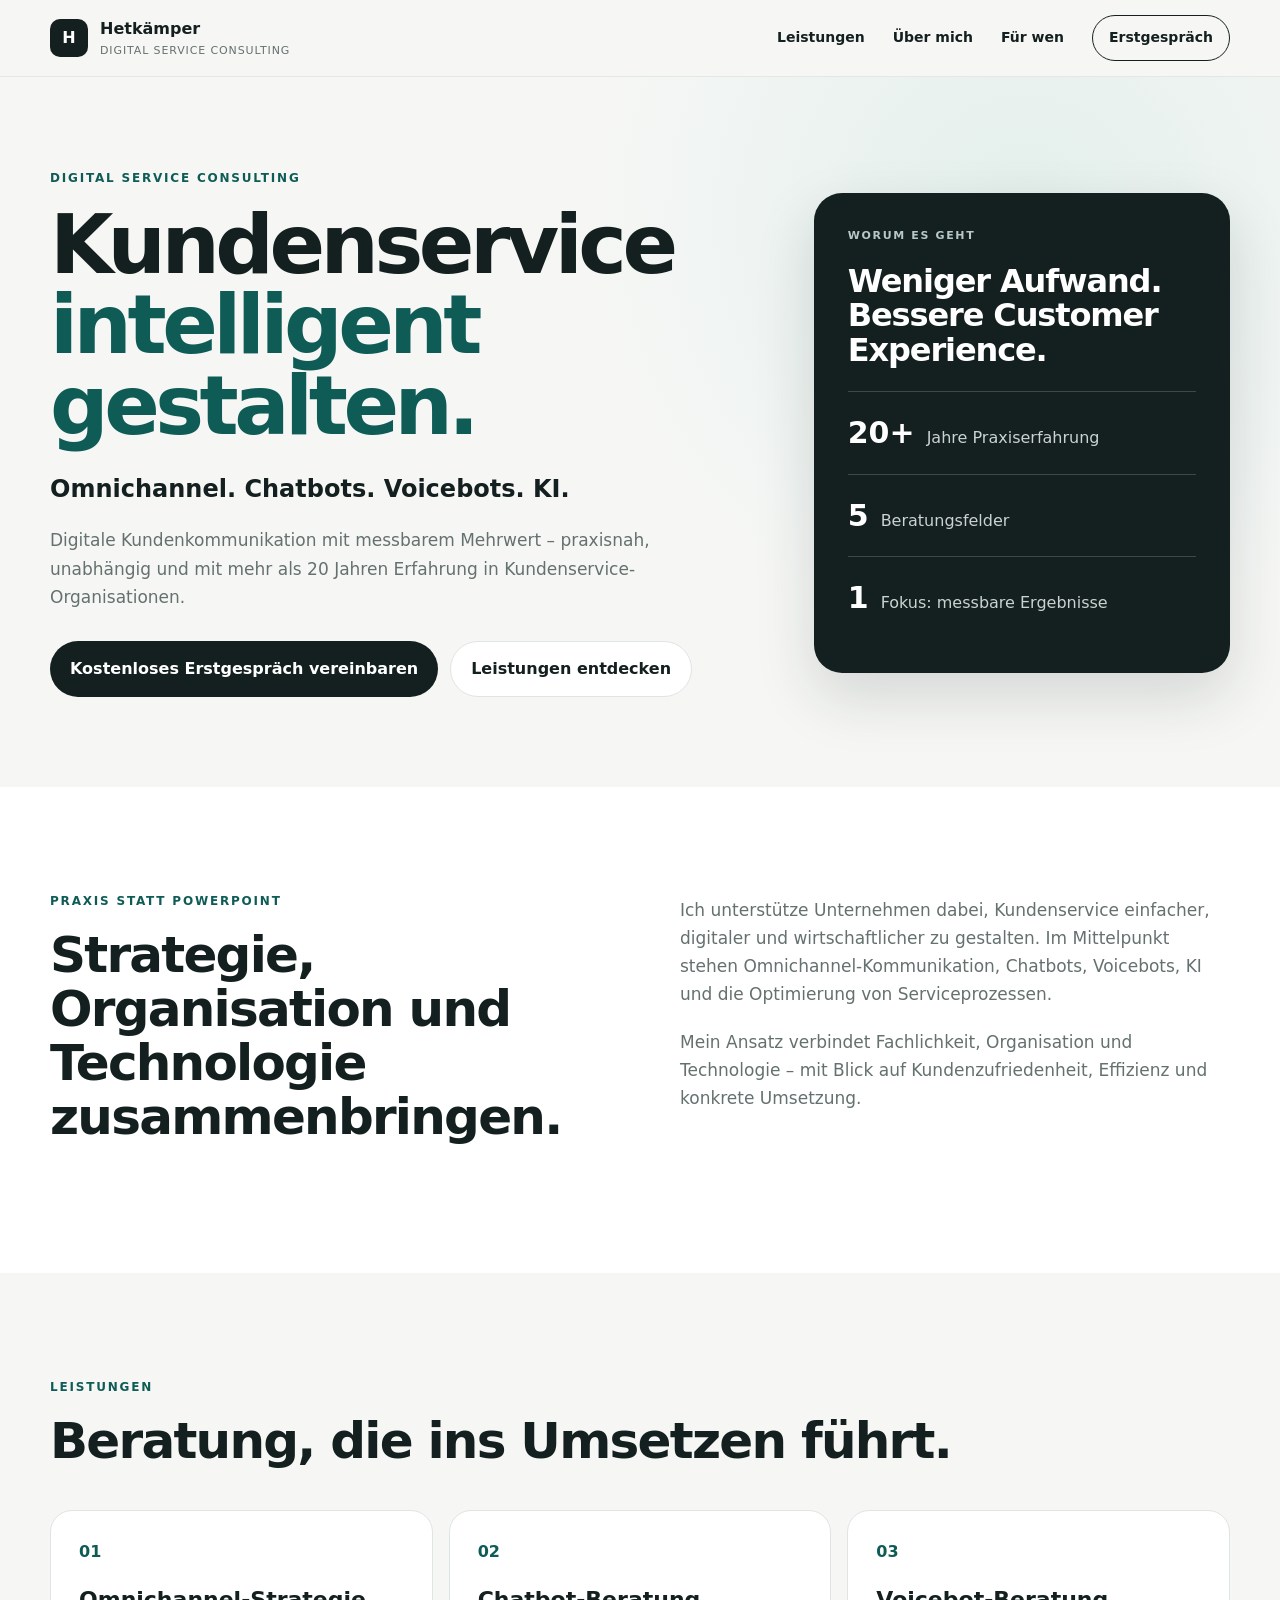
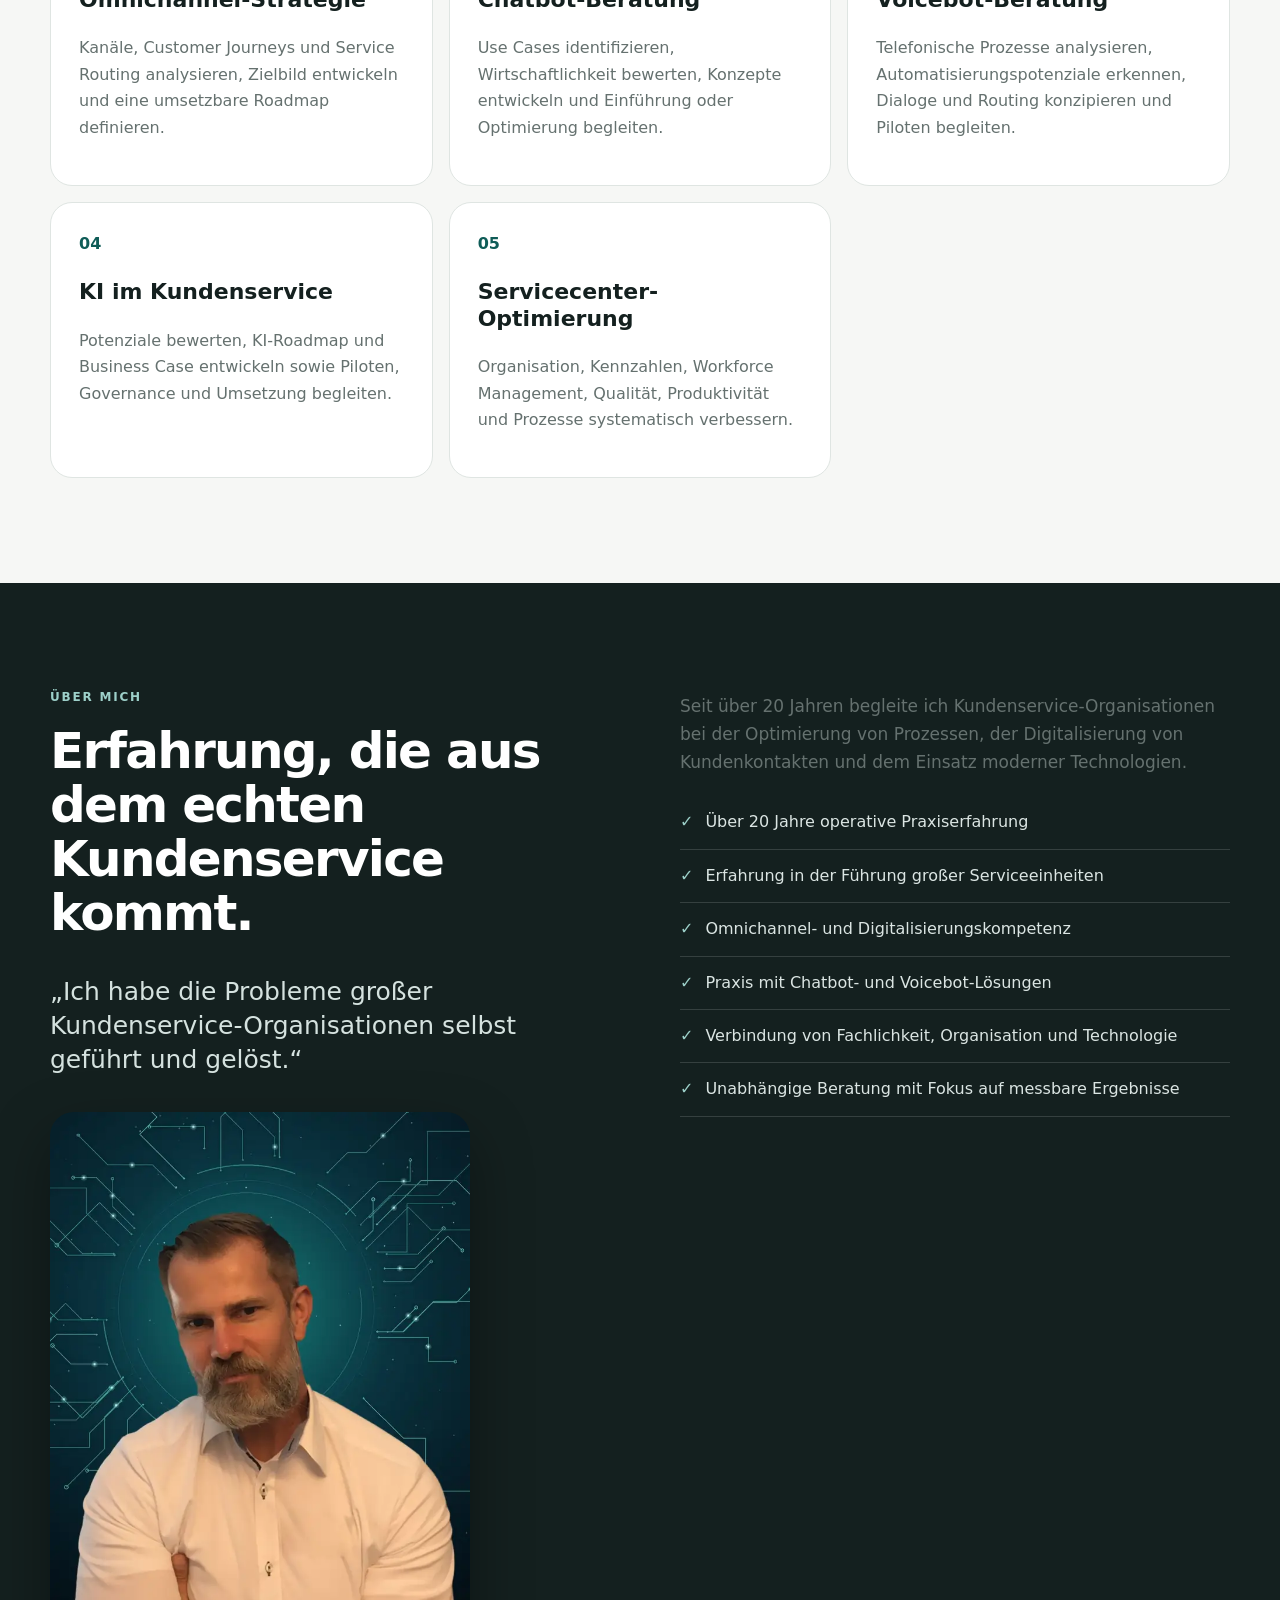
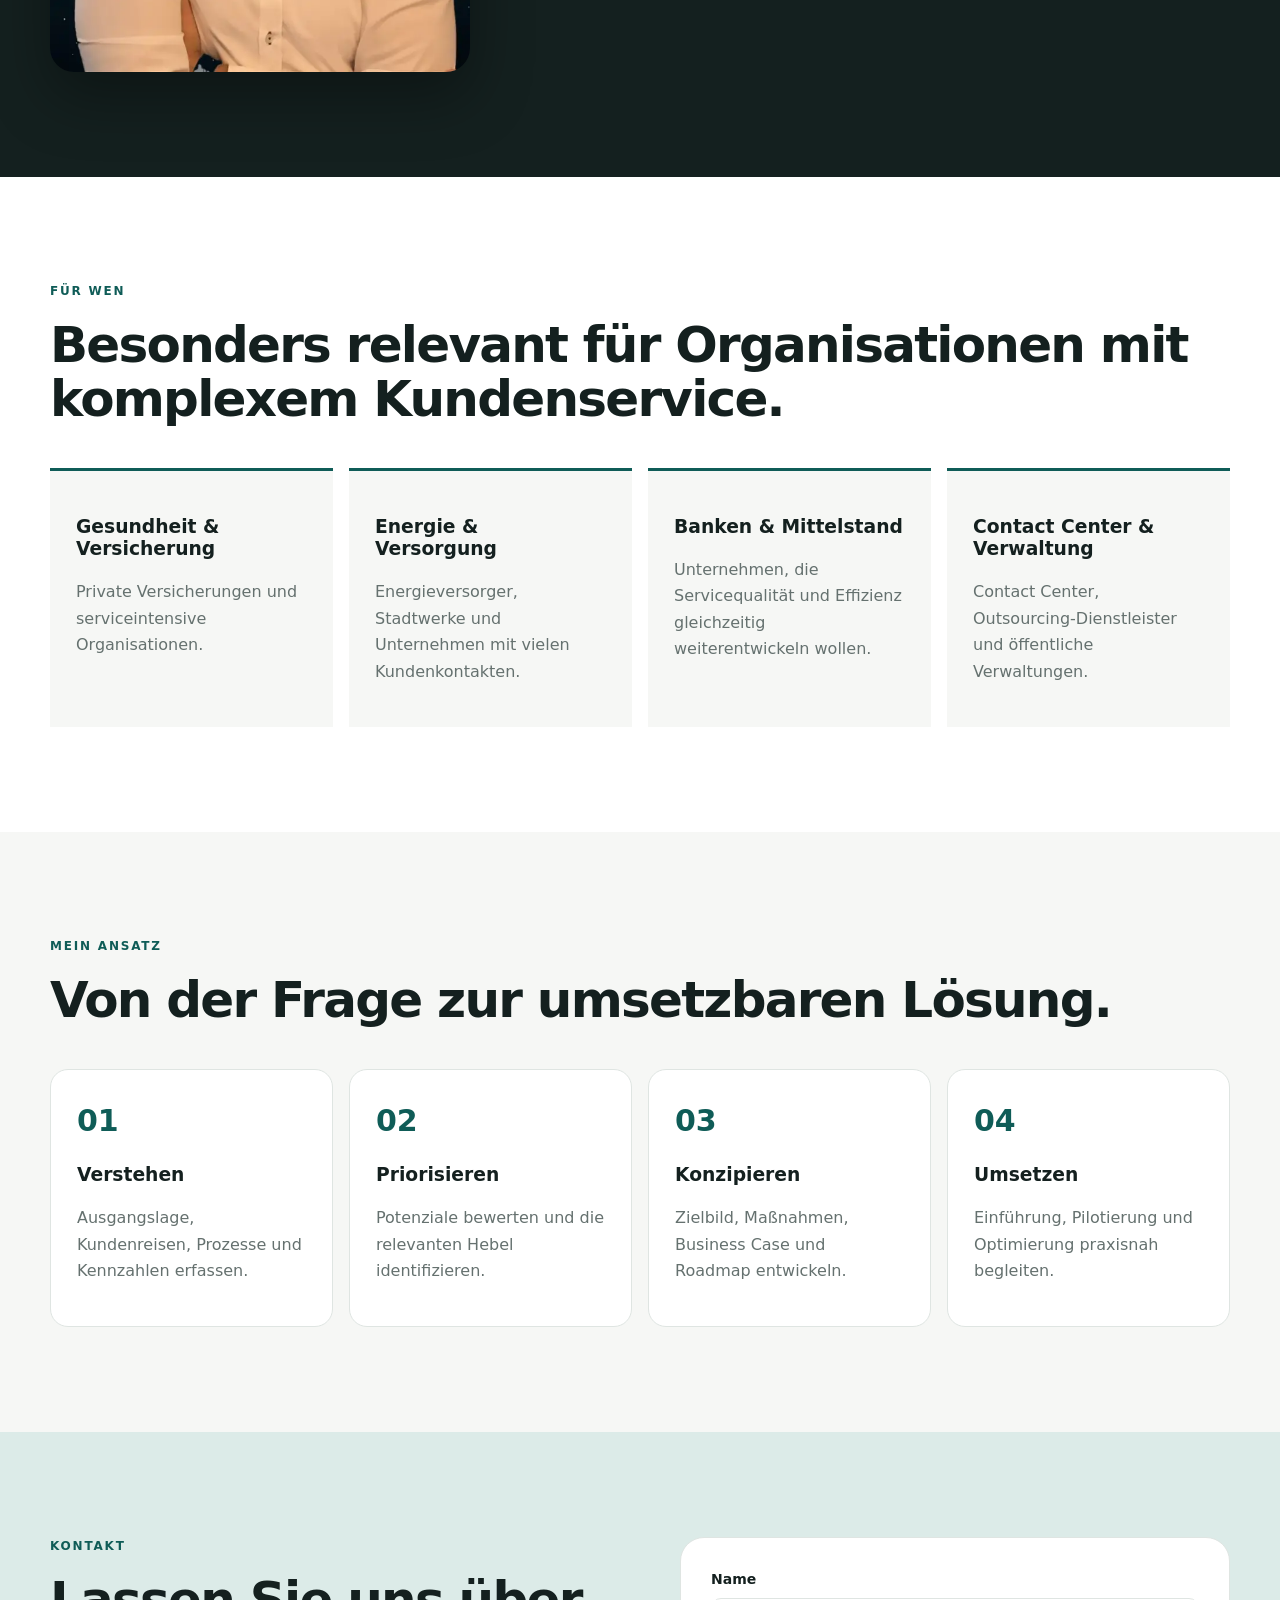
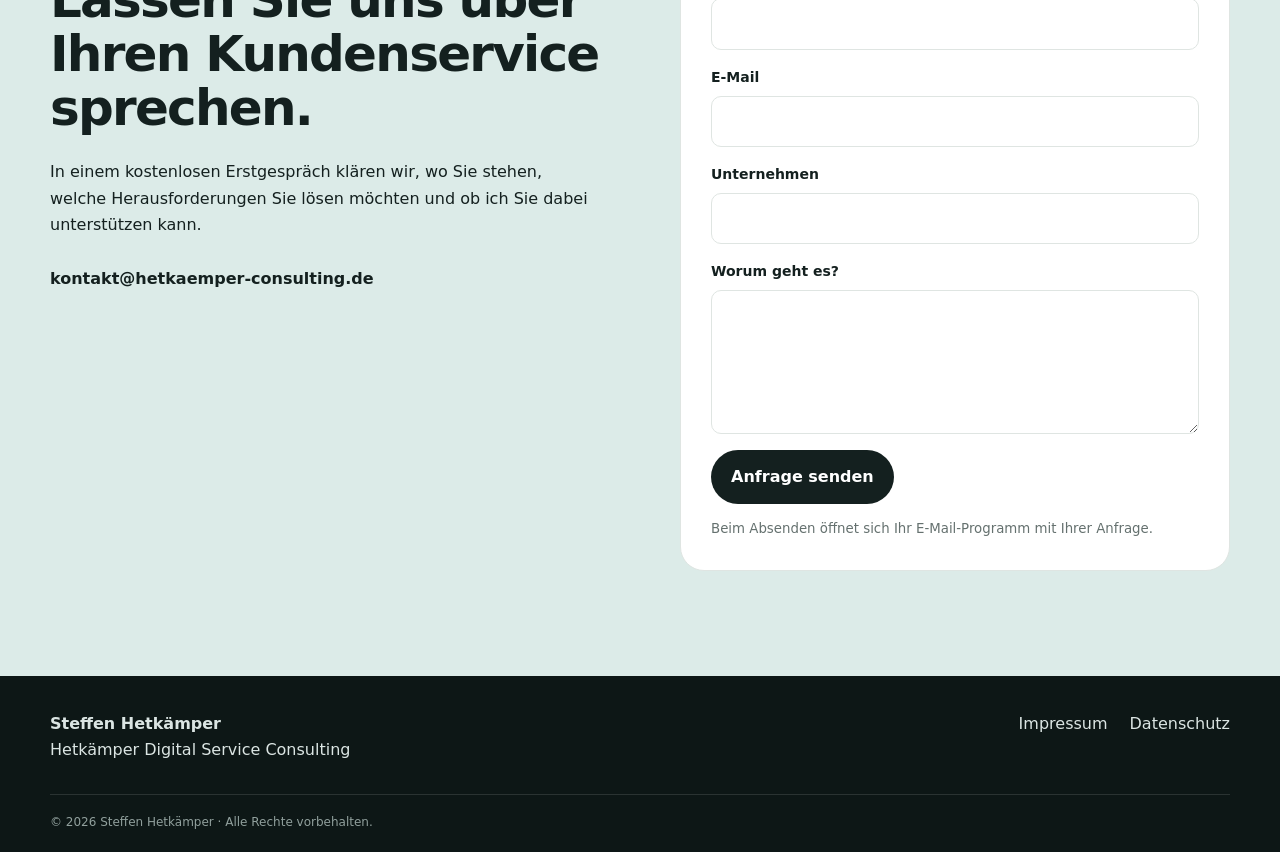
==== commit db141455: "Update index.html" ====
--- a/index.html
+++ b/index.html
@@ -79,7 +79,7 @@
       <p class="eyebrow">ÜBER MICH</p>
       <h2>Erfahrung, die aus dem echten Kundenservice kommt.</h2>
       <p class="quote">„Ich habe die Probleme großer Kundenservice-Organisationen selbst geführt und gelöst.“</p>
-      <img class="about-photo" src="steffen-hetkaemper.webp" alt="Steffen Hetkämper" width="720" height="960" loading="lazy">
+      <img class="about-photo" src="steffen-hetkaemper-v2.webp" alt="Steffen Hetkämper" width="720" height="960" loading="lazy">
     </div>
     <div class="copy">
       <p>Seit über 20 Jahren begleite ich Kundenservice-Organisationen bei der Optimierung von Prozessen, der Digitalisierung von Kundenkontakten und dem Einsatz moderner Technologien.</p>
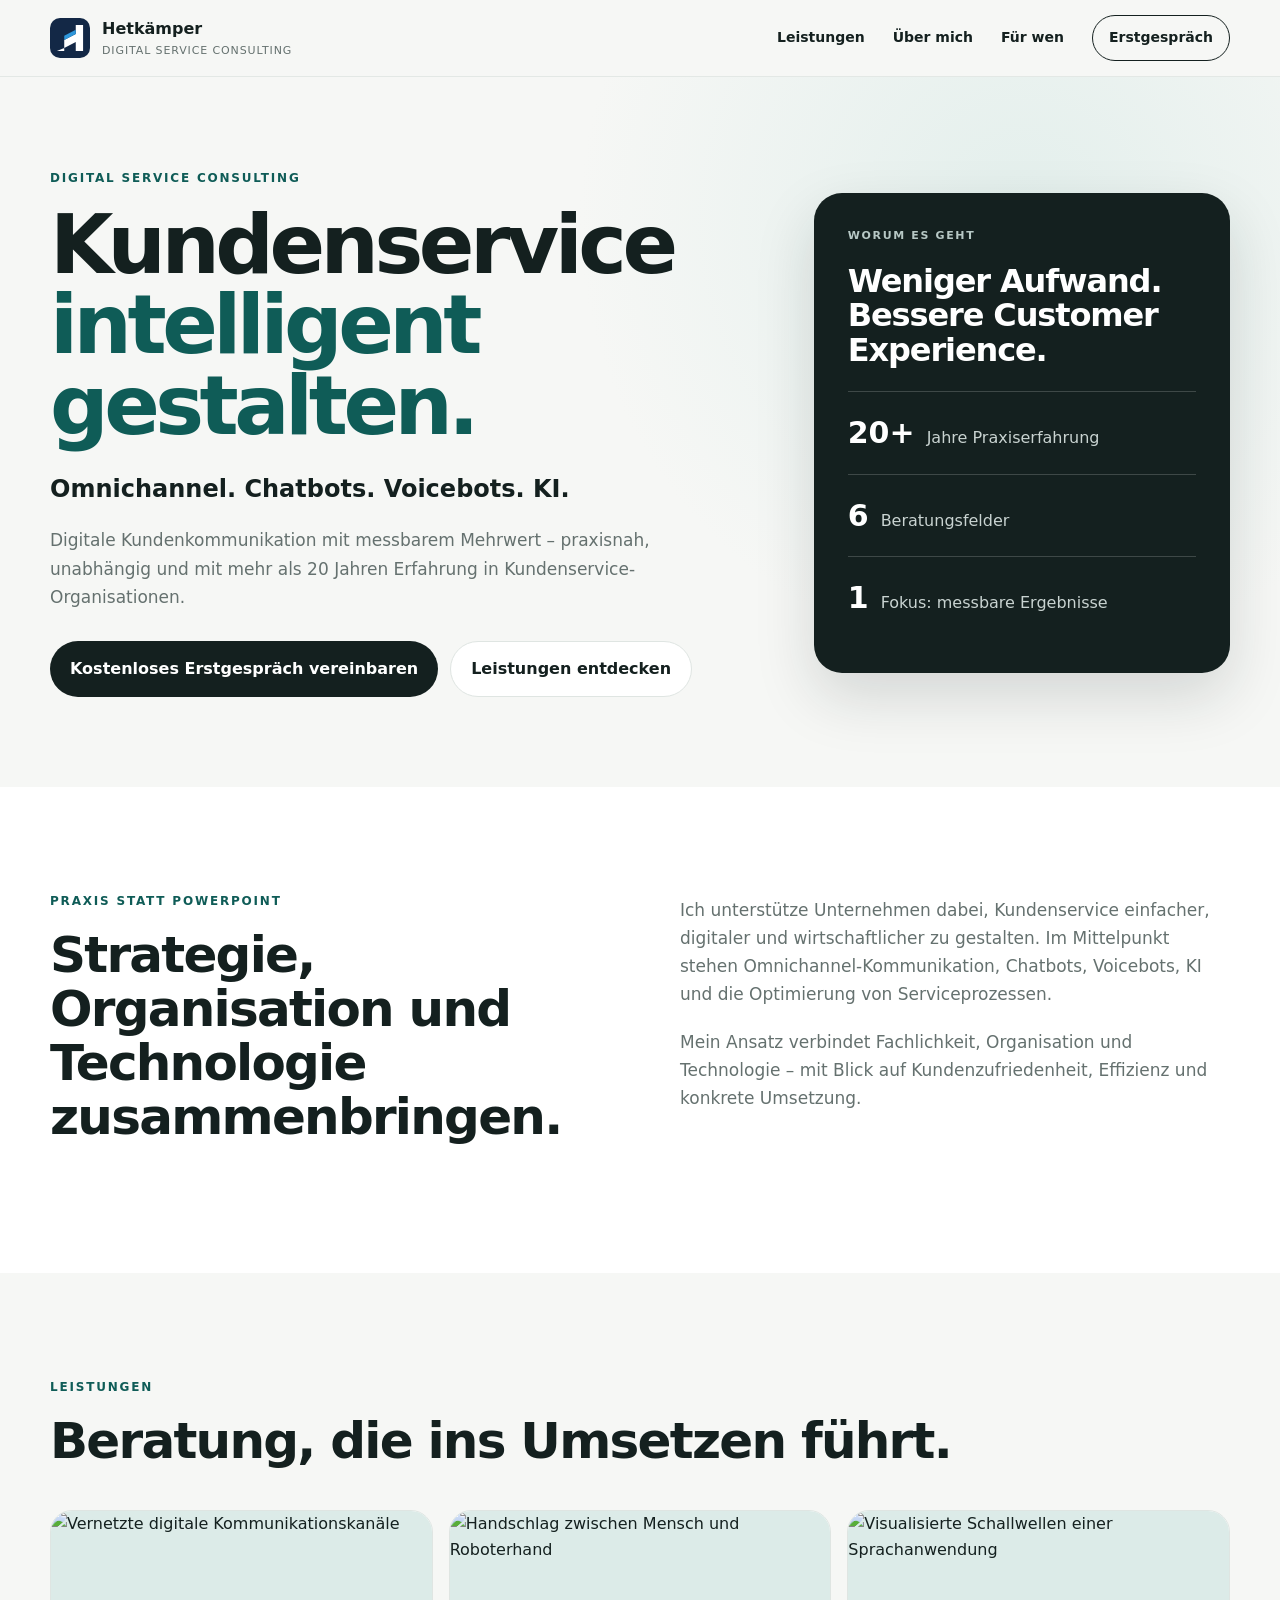
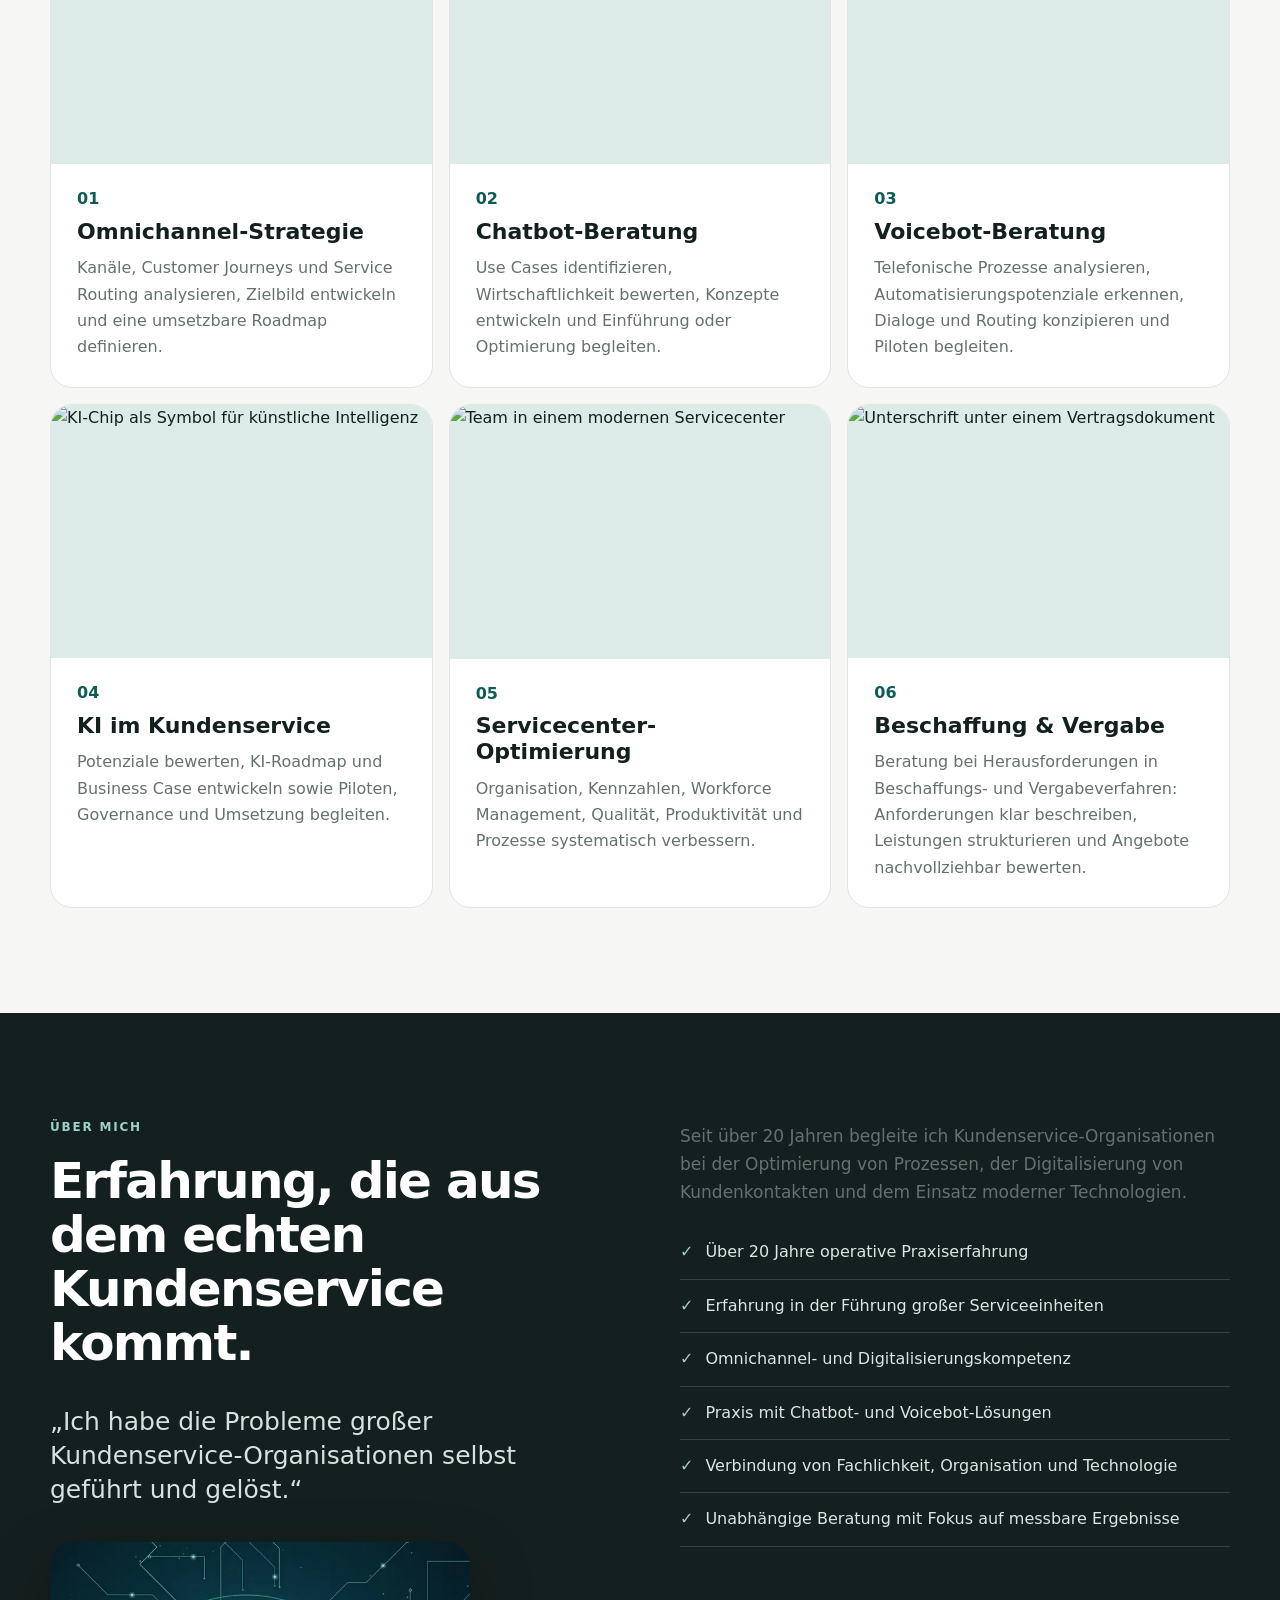
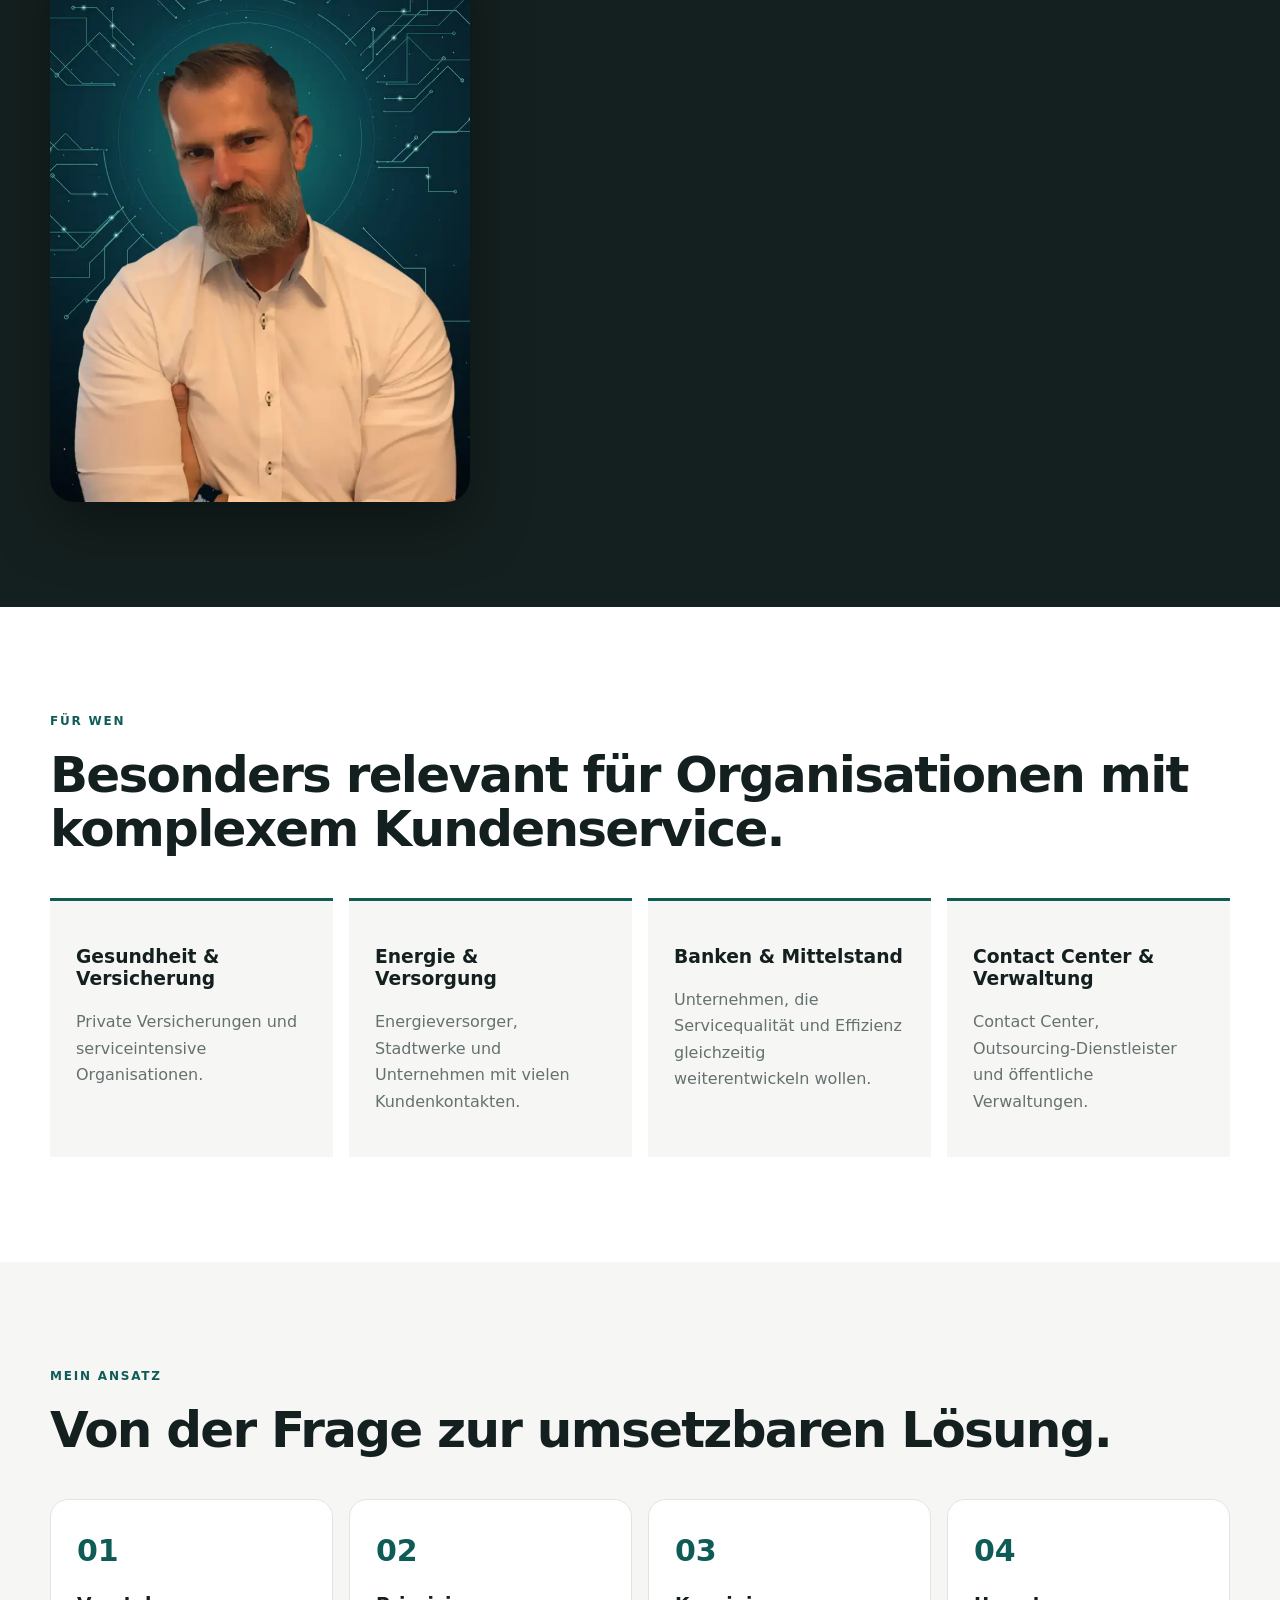
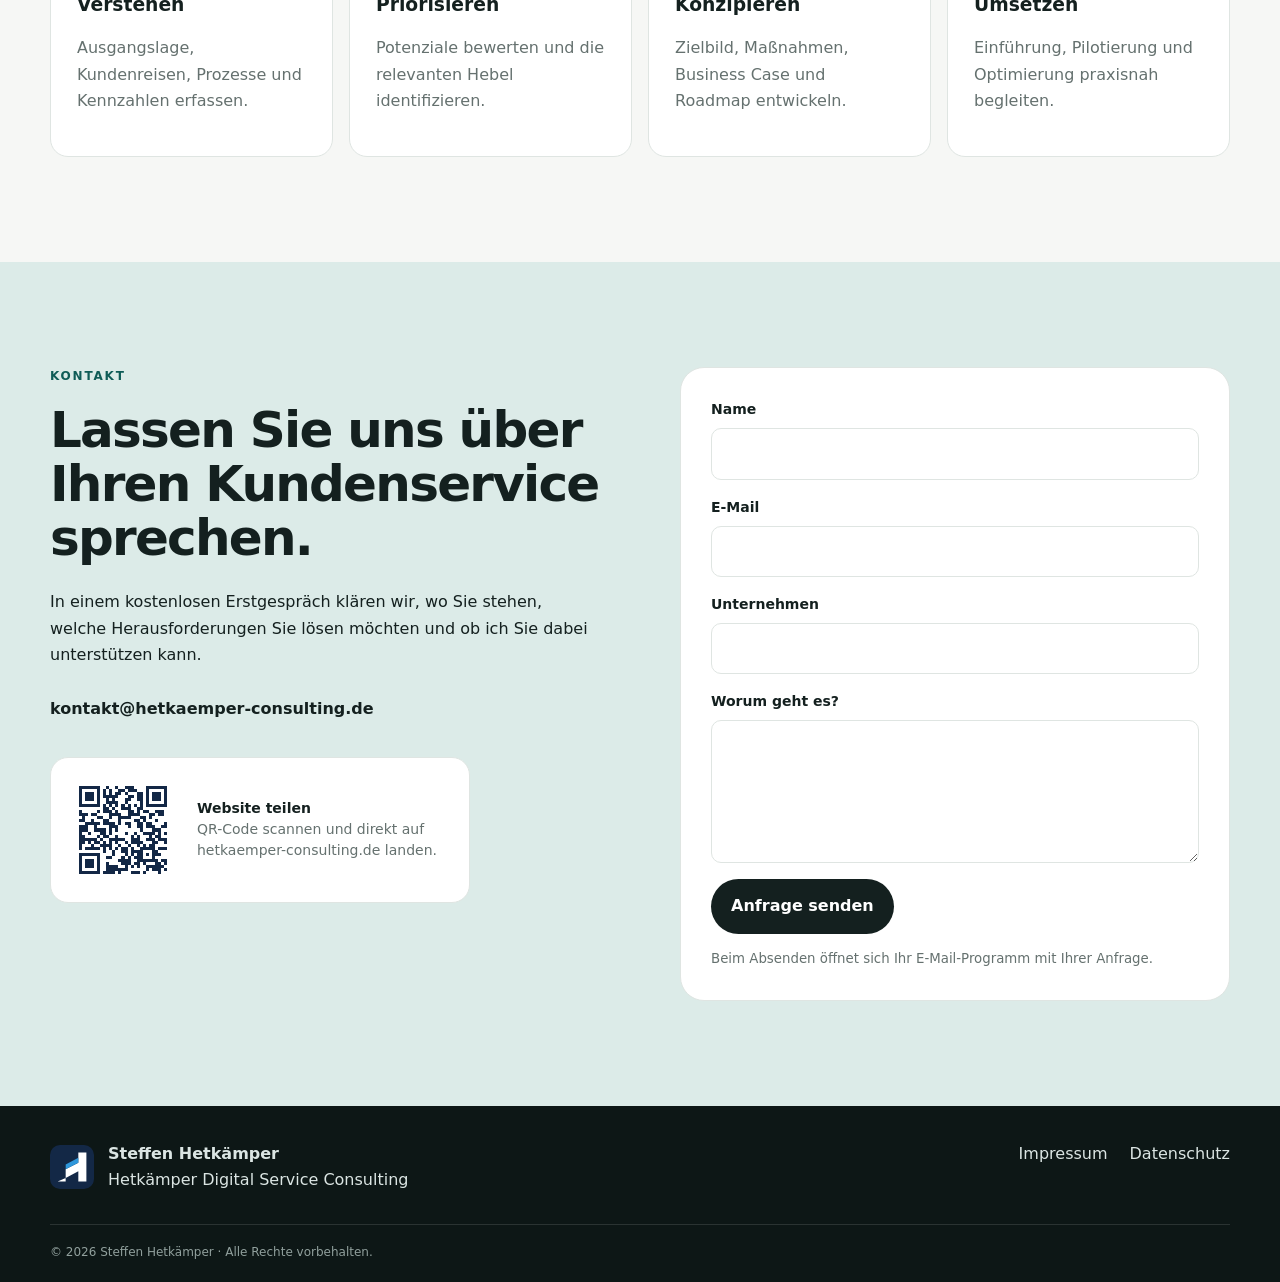
==== commit 5d62d2b6: "Update index.html with new meta and image elements" ====
--- a/index.html
+++ b/index.html
@@ -2,16 +2,18 @@
 <html lang="de">
 <head>
   <meta charset="utf-8">
+  <meta name="robots" content="noindex">
   <meta name="viewport" content="width=device-width, initial-scale=1">
   <meta name="description" content="Steffen Hetkämper | Hetkämper Digital Service Consulting – Beratung für digitalen Kundenservice, Omnichannel, Chatbots, Voicebots und KI.">
   <title>Hetkämper Digital Service Consulting | Kundenservice intelligent gestalten</title>
+  <link rel="icon" href="favicon.svg" type="image/svg+xml">
   <link rel="stylesheet" href="style.css">
 </head>
 <body>
 <header class="site-header">
   <div class="container nav">
     <a class="brand" href="#top" aria-label="Startseite">
-      <span class="brand-mark">H</span>
+      <img class="brand-logo" src="logo.svg" alt="" width="40" height="40">
       <span><strong>Hetkämper</strong><small>Digital Service Consulting</small></span>
     </a>
     <nav aria-label="Hauptnavigation">
@@ -40,7 +42,7 @@
       <div class="card-kicker">WORUM ES GEHT</div>
       <h2>Weniger Aufwand.<br>Bessere Customer Experience.</h2>
       <div class="metric"><b>20+</b><span>Jahre Praxiserfahrung</span></div>
-      <div class="metric"><b>5</b><span>Beratungsfelder</span></div>
+      <div class="metric"><b>6</b><span>Beratungsfelder</span></div>
       <div class="metric"><b>1</b><span>Fokus: messbare Ergebnisse</span></div>
     </div>
   </div>
@@ -64,11 +66,12 @@
     <p class="eyebrow">LEISTUNGEN</p>
     <h2>Beratung, die ins Umsetzen führt.</h2>
     <div class="service-grid">
-      <article class="service-card"><span>01</span><h3>Omnichannel-Strategie</h3><p>Kanäle, Customer Journeys und Service Routing analysieren, Zielbild entwickeln und eine umsetzbare Roadmap definieren.</p></article>
-      <article class="service-card"><span>02</span><h3>Chatbot-Beratung</h3><p>Use Cases identifizieren, Wirtschaftlichkeit bewerten, Konzepte entwickeln und Einführung oder Optimierung begleiten.</p></article>
-      <article class="service-card"><span>03</span><h3>Voicebot-Beratung</h3><p>Telefonische Prozesse analysieren, Automatisierungspotenziale erkennen, Dialoge und Routing konzipieren und Piloten begleiten.</p></article>
-      <article class="service-card"><span>04</span><h3>KI im Kundenservice</h3><p>Potenziale bewerten, KI-Roadmap und Business Case entwickeln sowie Piloten, Governance und Umsetzung begleiten.</p></article>
-      <article class="service-card"><span>05</span><h3>Servicecenter-Optimierung</h3><p>Organisation, Kennzahlen, Workforce Management, Qualität, Produktivität und Prozesse systematisch verbessern.</p></article>
+      <article class="service-card"><img src="https://cdn.pixabay.com/photo/2023/10/09/07/23/industry-8303482_1280.jpg" alt="Vernetzte digitale Kommunikationskanäle" width="900" height="600" loading="lazy"><span>01</span><h3>Omnichannel-Strategie</h3><p>Kanäle, Customer Journeys und Service Routing analysieren, Zielbild entwickeln und eine umsetzbare Roadmap definieren.</p></article>
+      <article class="service-card"><img src="https://cdn.pixabay.com/photo/2023/11/19/06/05/handshake-8398041_1280.jpg" alt="Handschlag zwischen Mensch und Roboterhand" width="900" height="600" loading="lazy"><span>02</span><h3>Chatbot-Beratung</h3><p>Use Cases identifizieren, Wirtschaftlichkeit bewerten, Konzepte entwickeln und Einführung oder Optimierung begleiten.</p></article>
+      <article class="service-card"><img src="https://cdn.pixabay.com/photo/2023/07/20/10/28/ai-generated-8139015_1280.jpg" alt="Visualisierte Schallwellen einer Sprachanwendung" width="900" height="600" loading="lazy"><span>03</span><h3>Voicebot-Beratung</h3><p>Telefonische Prozesse analysieren, Automatisierungspotenziale erkennen, Dialoge und Routing konzipieren und Piloten begleiten.</p></article>
+      <article class="service-card"><img src="https://cdn.pixabay.com/photo/2025/10/17/03/59/artificial-intelligence-9899127_1280.jpg" alt="KI-Chip als Symbol für künstliche Intelligenz" width="900" height="600" loading="lazy"><span>04</span><h3>KI im Kundenservice</h3><p>Potenziale bewerten, KI-Roadmap und Business Case entwickeln sowie Piloten, Governance und Umsetzung begleiten.</p></article>
+      <article class="service-card"><img src="https://cdn.pixabay.com/photo/2023/05/27/19/15/call-center-8022155_1280.jpg" alt="Team in einem modernen Servicecenter" width="900" height="600" loading="lazy"><span>05</span><h3>Servicecenter-Optimierung</h3><p>Organisation, Kennzahlen, Workforce Management, Qualität, Produktivität und Prozesse systematisch verbessern.</p></article>
+      <article class="service-card"><img src="https://cdn.pixabay.com/photo/2024/06/02/08/13/signature-8803700_1280.png" alt="Unterschrift unter einem Vertragsdokument" width="900" height="600" loading="lazy"><span>06</span><h3>Beschaffung &amp; Vergabe</h3><p>Beratung bei Herausforderungen in Beschaffungs- und Vergabeverfahren: Anforderungen klar beschreiben, Leistungen strukturieren und Angebote nachvollziehbar bewerten.</p></article>
     </div>
   </div>
 </section>
@@ -130,6 +133,10 @@
       <div class="contact-links">
         <a href="mailto:kontakt@hetkaemper-consulting.de">kontakt@hetkaemper-consulting.de</a>
       </div>
+      <div class="qr-box">
+        <img src="qr-code.svg" alt="QR-Code zur Website hetkaemper-consulting.de" width="132" height="132">
+        <p><strong>Website teilen</strong><br>QR-Code scannen und direkt auf hetkaemper-consulting.de landen.</p>
+      </div>
     </div>
     <form class="contact-form" action="mailto:kontakt@hetkaemper-consulting.de" method="post" enctype="text/plain">
       <label>Name<input name="Name" required></label>
@@ -145,7 +152,7 @@
 
 <footer class="footer">
   <div class="container footer-grid">
-    <div><strong>Steffen Hetkämper</strong><br>Hetkämper Digital Service Consulting</div>
+    <div class="footer-brand"><img src="logo.svg" alt="" width="44" height="44"><div><strong>Steffen Hetkämper</strong><br>Hetkämper Digital Service Consulting</div></div>
     <div><a href="impressum.html">Impressum</a><a href="datenschutz.html">Datenschutz</a></div>
   </div>
   <div class="container copyright">© 2026 Steffen Hetkämper · Alle Rechte vorbehalten.</div>
--- a/style.css
+++ b/style.css
@@ -24,6 +24,17 @@
 .process{background:var(--bg)}.steps{display:grid;grid-template-columns:repeat(4,1fr);gap:16px;margin-top:42px}.steps>div{padding:26px;background:#fff;border:1px solid var(--line);border-radius:18px}.steps b{font-size:30px;color:var(--accent)}
 .contact{background:var(--accent2)}.contact-grid{display:grid;grid-template-columns:1fr 1fr;gap:80px}.contact-links{display:flex;flex-direction:column;gap:8px;margin-top:28px;font-weight:750}.contact-links a:hover{color:var(--accent)}
 .contact-form{background:#fff;padding:30px;border-radius:24px;border:1px solid var(--line)}label{display:block;font-weight:700;font-size:14px;margin-bottom:16px}input,textarea{display:block;width:100%;margin-top:7px;border:1px solid var(--line);border-radius:10px;padding:13px;font:inherit;background:#fff}textarea{resize:vertical}.contact-form small{display:block;color:var(--muted);margin-top:14px}
-.footer{background:#0d1716;color:#dbe5e3;padding:35px 0 20px}.footer-grid{display:flex;justify-content:space-between;gap:20px}.footer-grid div:last-child{display:flex;gap:22px}.footer a:hover{color:#fff}.copyright{margin-top:30px;padding-top:18px;border-top:1px solid rgba(255,255,255,.12);font-size:12px;color:#91a09d}
+.footer{background:#0d1716;color:#dbe5e3;padding:35px 0 20px}.footer-grid{display:flex;justify-content:space-between;gap:20px}.footer-grid>div:last-child{display:flex;gap:22px}.footer a:hover{color:#fff}.copyright{margin-top:30px;padding-top:18px;border-top:1px solid rgba(255,255,255,.12);font-size:12px;color:#91a09d}
 @media(max-width:900px){nav a:not(.nav-cta){display:none}.hero-grid,.two-col,.contact-grid{grid-template-columns:1fr;gap:42px}.service-grid{grid-template-columns:1fr 1fr}.audience-grid,.steps{grid-template-columns:1fr 1fr}}
-@media(max-width:620px){.container{width:min(calc(100% - 28px),var(--max))}.nav{height:68px}.brand small{display:none}.hero{padding:64px 0}.section{padding:75px 0}.service-grid,.audience-grid,.steps{grid-template-columns:1fr}h1{font-size:52px}.footer-grid{flex-direction:column}.footer-grid div:last-child{flex-direction:column;gap:8px}}
+@media(max-width:620px){.container{width:min(calc(100% - 28px),var(--max))}.nav{height:68px}.brand small{display:none}.hero{padding:64px 0}.section{padding:75px 0}.service-grid,.audience-grid,.steps{grid-template-columns:1fr}h1{font-size:52px}.footer-grid{flex-direction:column}.footer-grid>div:last-child{flex-direction:column;gap:8px}}
+
+/* Logo, Leistungsbilder, QR-Code */
+.brand-logo{display:block;width:40px;height:40px;border-radius:10px}
+.footer-brand{display:flex;align-items:center;gap:14px}.footer-brand img{border-radius:10px;flex:none}
+.service-card{display:flex;flex-direction:column;padding:0 0 26px;overflow:hidden}
+.service-card img{display:block;width:100%;height:auto;aspect-ratio:3/2;object-fit:cover;margin-bottom:22px;background:var(--accent2)}
+.service-card span,.service-card h3,.service-card p{padding:0 26px}
+.service-card h3{margin:6px 0 10px}.service-card p{margin:0}
+.qr-box{display:flex;align-items:center;gap:18px;margin-top:34px;padding:16px;background:#fff;border:1px solid var(--line);border-radius:18px;max-width:420px}
+.qr-box img{width:112px;height:112px;flex:none}
+.qr-box p{margin:0;font-size:14px;color:var(--muted);line-height:1.5}.qr-box strong{color:var(--ink)}
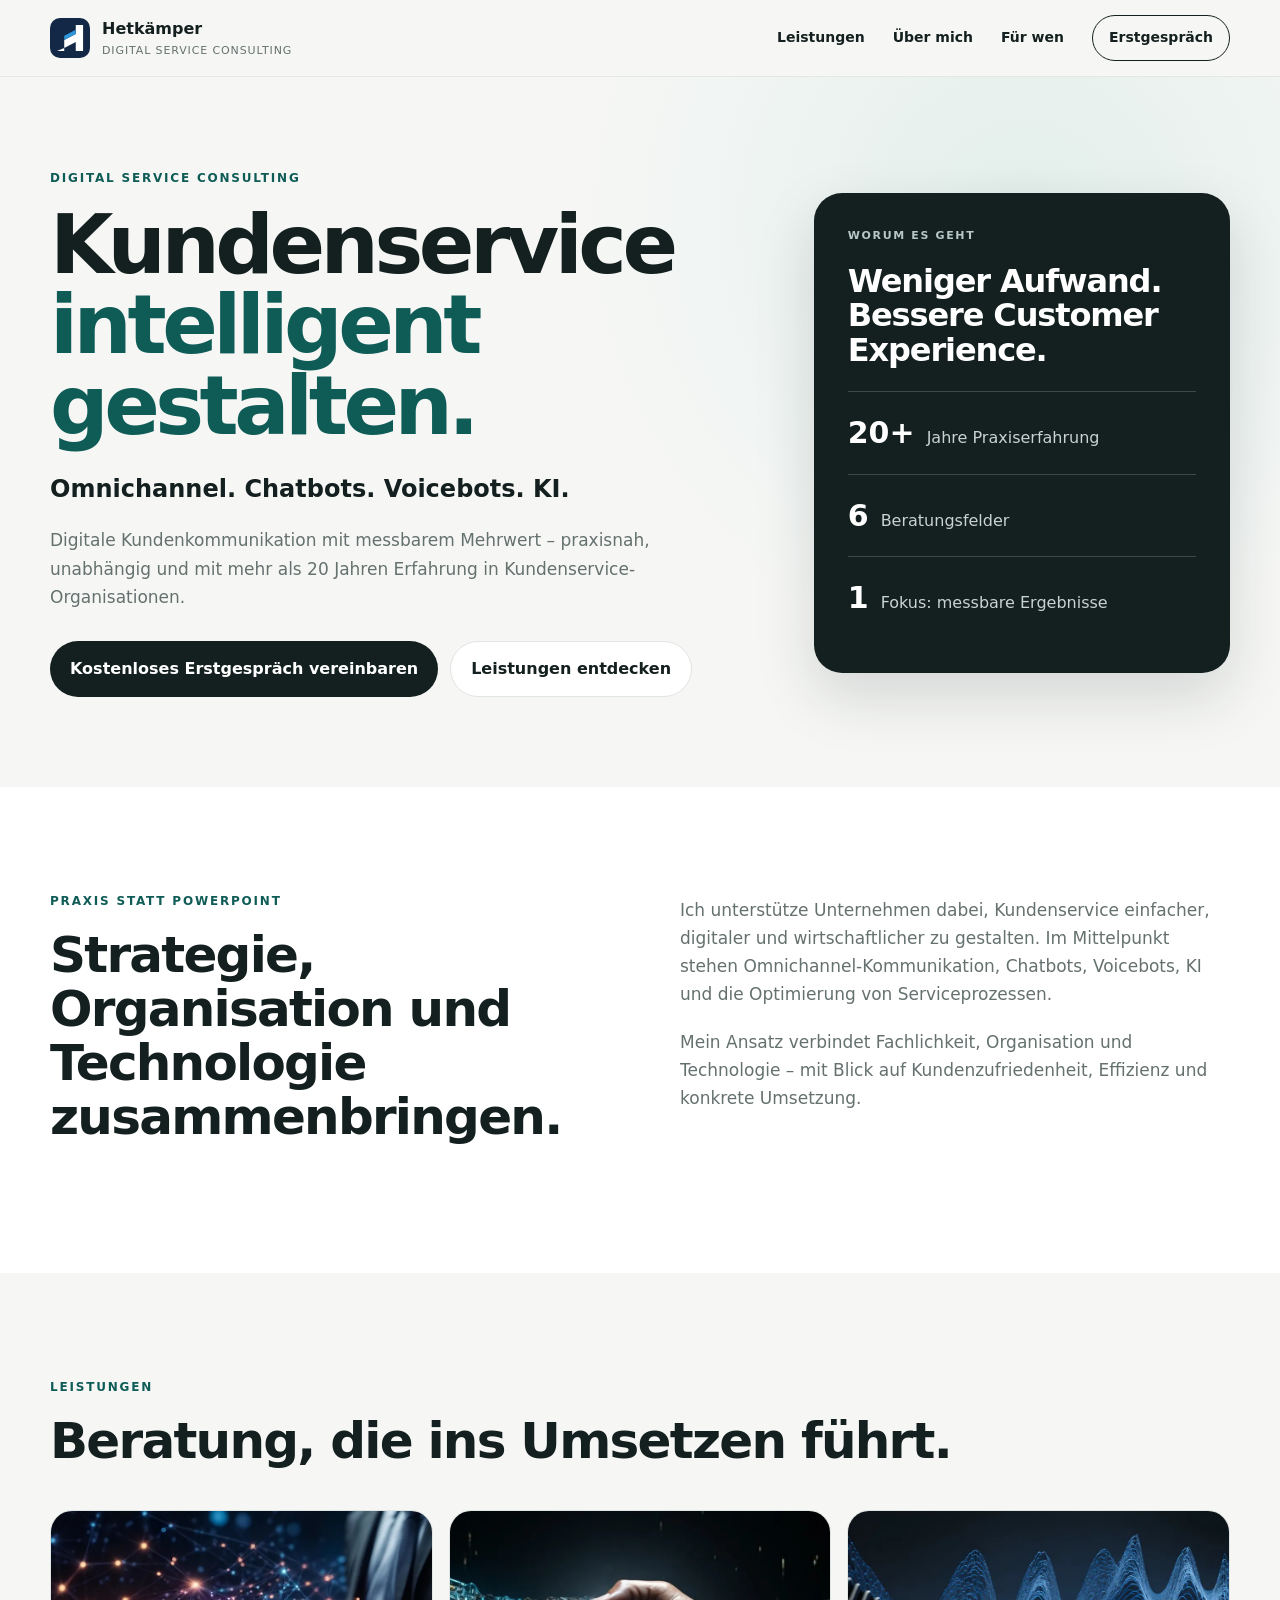
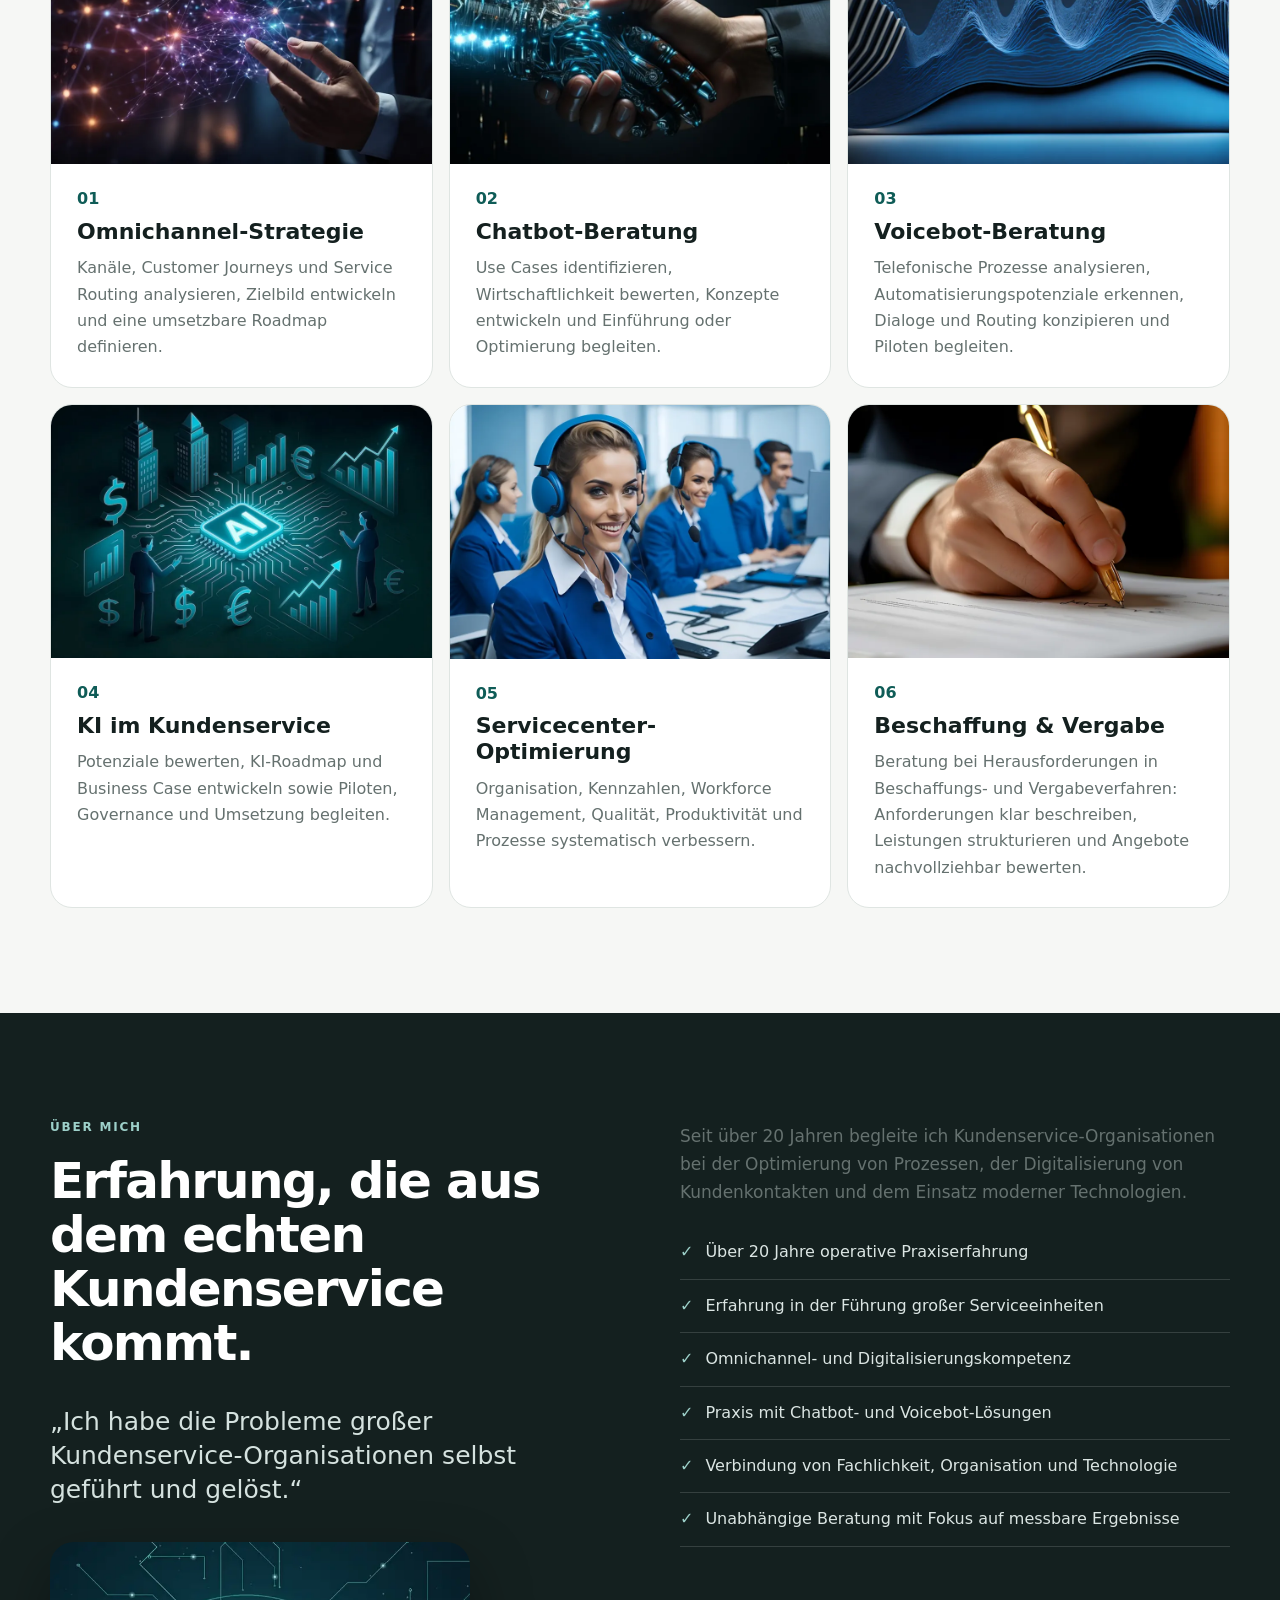
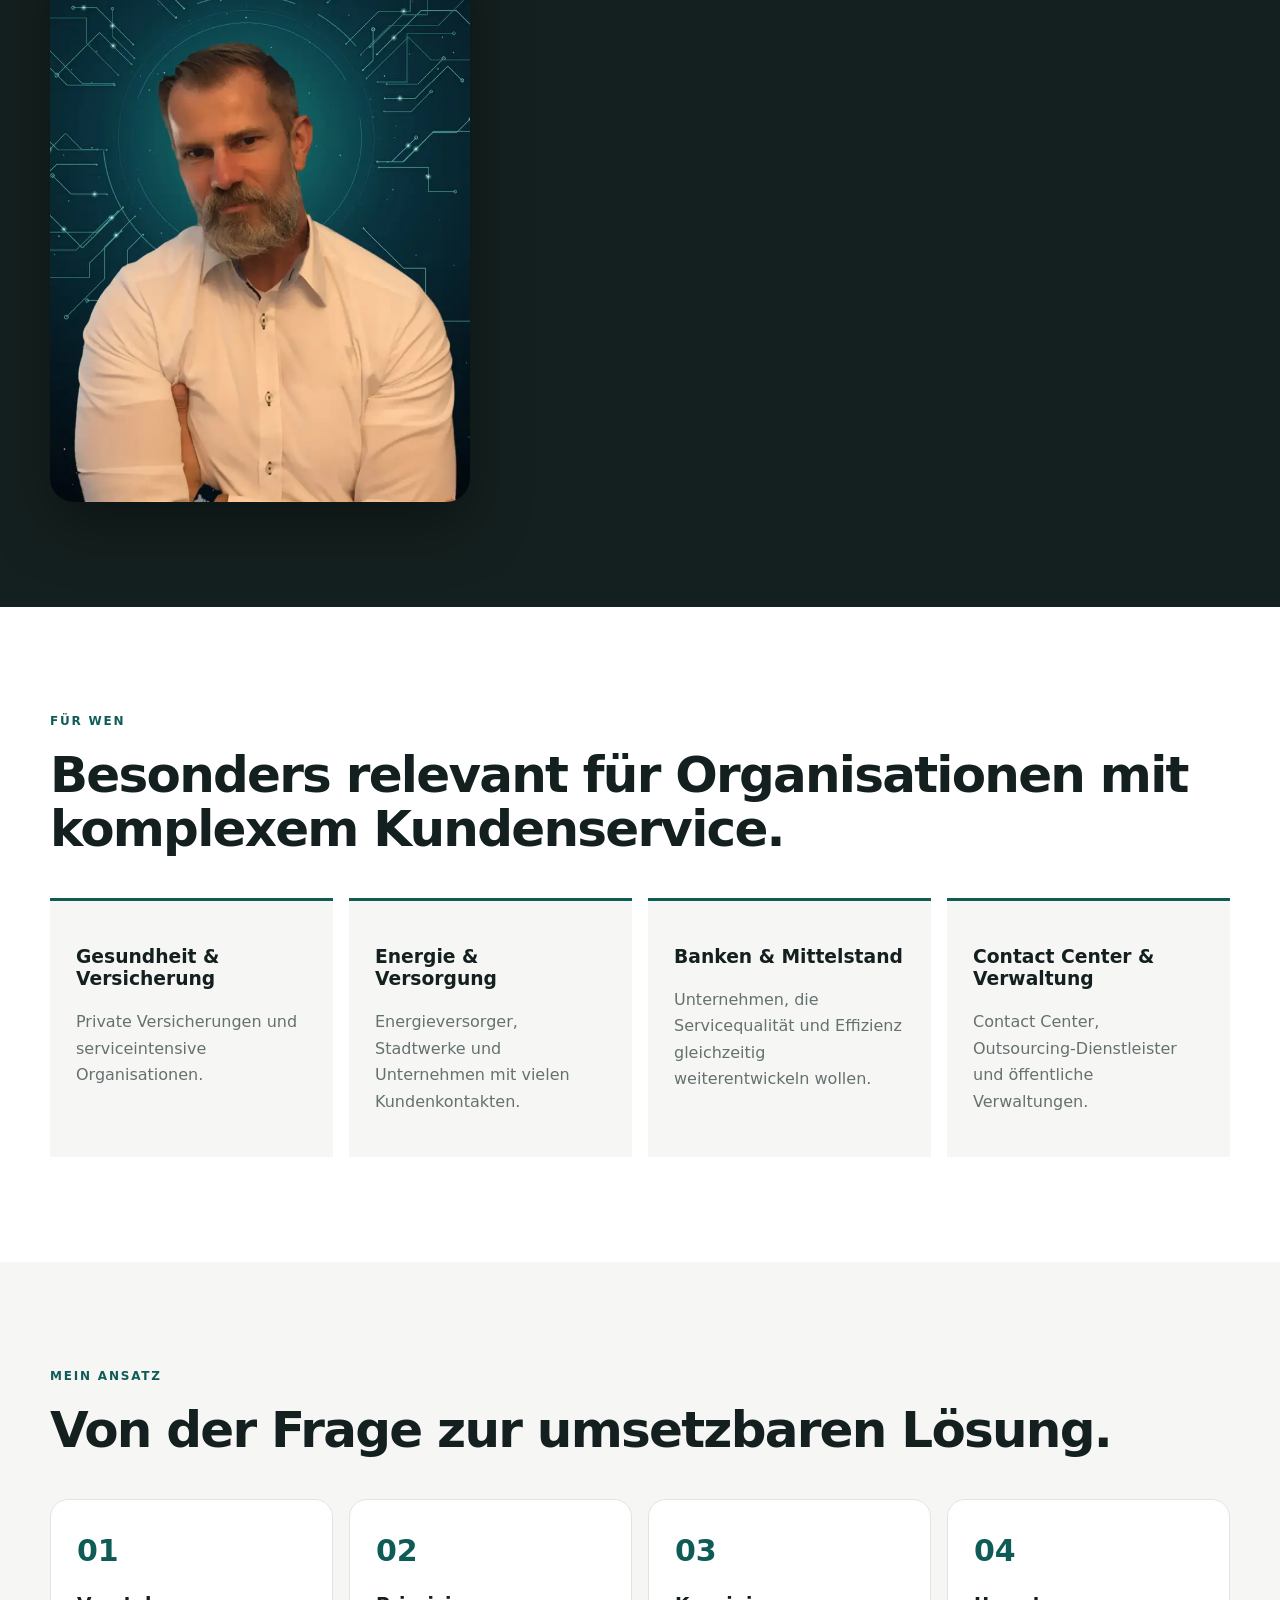
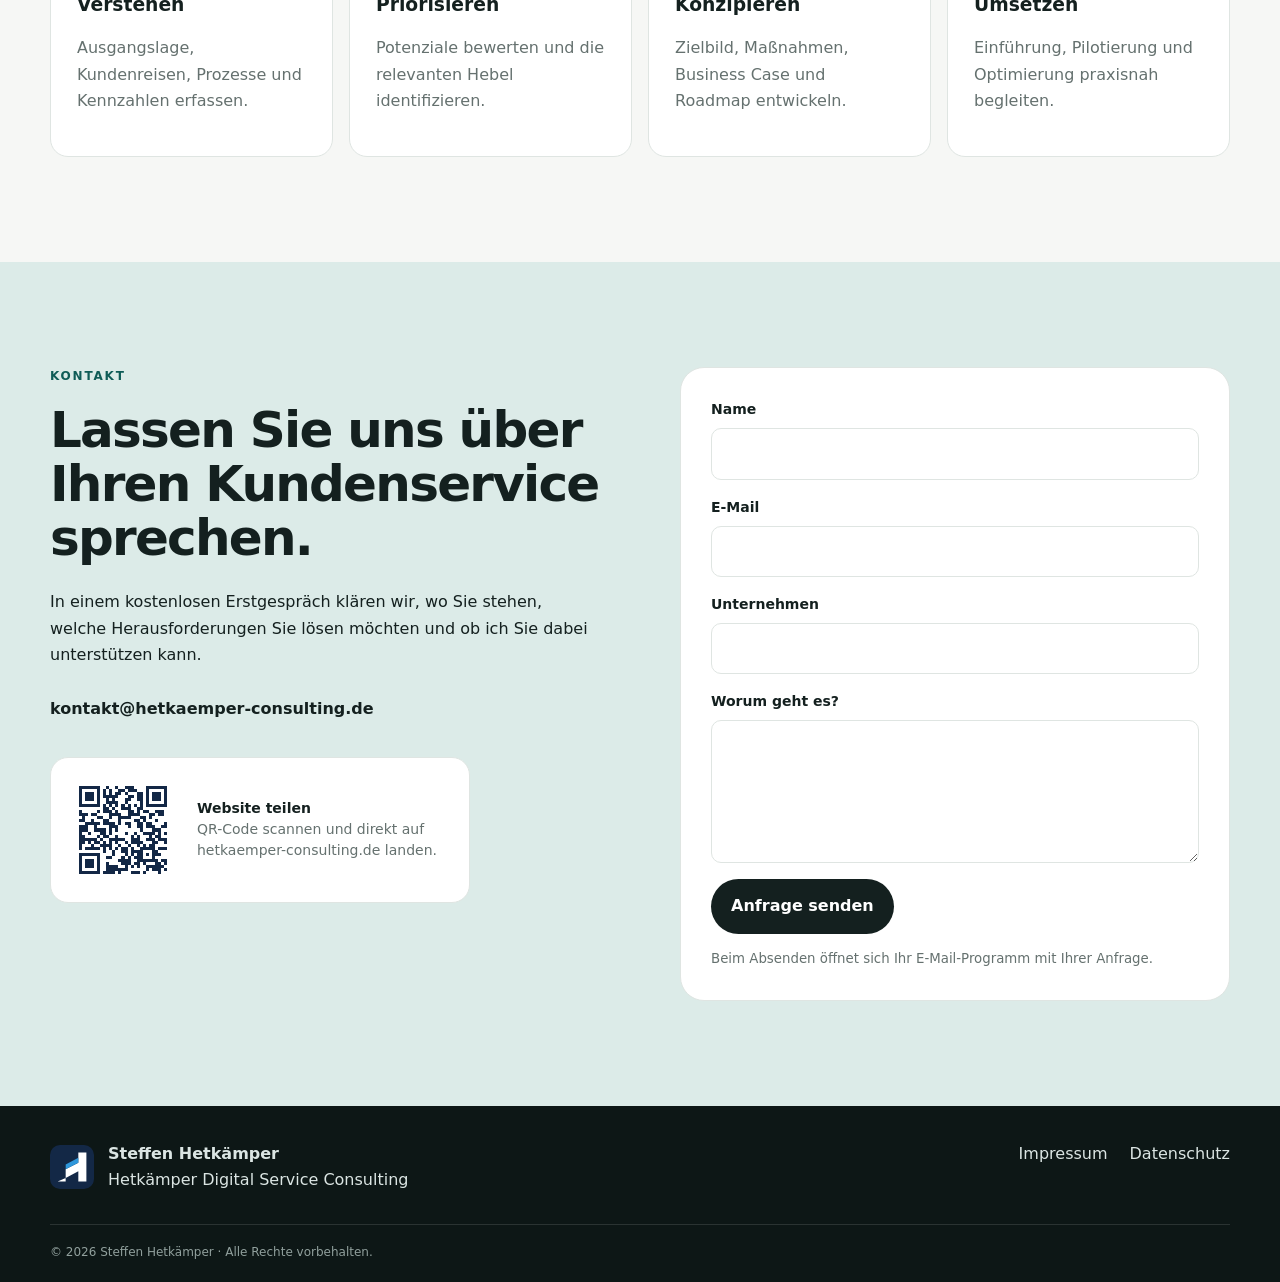
==== commit 0339cbd2: "Update index.html to enhance SEO and image paths Removed the 'noindex' meta tag and updated image so" ====
--- a/index.html
+++ b/index.html
@@ -2,7 +2,6 @@
 <html lang="de">
 <head>
   <meta charset="utf-8">
-  <meta name="robots" content="noindex">
   <meta name="viewport" content="width=device-width, initial-scale=1">
   <meta name="description" content="Steffen Hetkämper | Hetkämper Digital Service Consulting – Beratung für digitalen Kundenservice, Omnichannel, Chatbots, Voicebots und KI.">
   <title>Hetkämper Digital Service Consulting | Kundenservice intelligent gestalten</title>
@@ -66,12 +65,12 @@
     <p class="eyebrow">LEISTUNGEN</p>
     <h2>Beratung, die ins Umsetzen führt.</h2>
     <div class="service-grid">
-      <article class="service-card"><img src="https://cdn.pixabay.com/photo/2023/10/09/07/23/industry-8303482_1280.jpg" alt="Vernetzte digitale Kommunikationskanäle" width="900" height="600" loading="lazy"><span>01</span><h3>Omnichannel-Strategie</h3><p>Kanäle, Customer Journeys und Service Routing analysieren, Zielbild entwickeln und eine umsetzbare Roadmap definieren.</p></article>
-      <article class="service-card"><img src="https://cdn.pixabay.com/photo/2023/11/19/06/05/handshake-8398041_1280.jpg" alt="Handschlag zwischen Mensch und Roboterhand" width="900" height="600" loading="lazy"><span>02</span><h3>Chatbot-Beratung</h3><p>Use Cases identifizieren, Wirtschaftlichkeit bewerten, Konzepte entwickeln und Einführung oder Optimierung begleiten.</p></article>
-      <article class="service-card"><img src="https://cdn.pixabay.com/photo/2023/07/20/10/28/ai-generated-8139015_1280.jpg" alt="Visualisierte Schallwellen einer Sprachanwendung" width="900" height="600" loading="lazy"><span>03</span><h3>Voicebot-Beratung</h3><p>Telefonische Prozesse analysieren, Automatisierungspotenziale erkennen, Dialoge und Routing konzipieren und Piloten begleiten.</p></article>
-      <article class="service-card"><img src="https://cdn.pixabay.com/photo/2025/10/17/03/59/artificial-intelligence-9899127_1280.jpg" alt="KI-Chip als Symbol für künstliche Intelligenz" width="900" height="600" loading="lazy"><span>04</span><h3>KI im Kundenservice</h3><p>Potenziale bewerten, KI-Roadmap und Business Case entwickeln sowie Piloten, Governance und Umsetzung begleiten.</p></article>
-      <article class="service-card"><img src="https://cdn.pixabay.com/photo/2023/05/27/19/15/call-center-8022155_1280.jpg" alt="Team in einem modernen Servicecenter" width="900" height="600" loading="lazy"><span>05</span><h3>Servicecenter-Optimierung</h3><p>Organisation, Kennzahlen, Workforce Management, Qualität, Produktivität und Prozesse systematisch verbessern.</p></article>
-      <article class="service-card"><img src="https://cdn.pixabay.com/photo/2024/06/02/08/13/signature-8803700_1280.png" alt="Unterschrift unter einem Vertragsdokument" width="900" height="600" loading="lazy"><span>06</span><h3>Beschaffung &amp; Vergabe</h3><p>Beratung bei Herausforderungen in Beschaffungs- und Vergabeverfahren: Anforderungen klar beschreiben, Leistungen strukturieren und Angebote nachvollziehbar bewerten.</p></article>
+      <article class="service-card"><img src="img/omnichannel.webp" alt="Vernetzte digitale Kommunikationskanäle" width="900" height="600" loading="lazy"><span>01</span><h3>Omnichannel-Strategie</h3><p>Kanäle, Customer Journeys und Service Routing analysieren, Zielbild entwickeln und eine umsetzbare Roadmap definieren.</p></article>
+      <article class="service-card"><img src="img/chatbot.webp" alt="Handschlag zwischen Mensch und Roboterhand" width="900" height="600" loading="lazy"><span>02</span><h3>Chatbot-Beratung</h3><p>Use Cases identifizieren, Wirtschaftlichkeit bewerten, Konzepte entwickeln und Einführung oder Optimierung begleiten.</p></article>
+      <article class="service-card"><img src="img/voicebot.webp" alt="Visualisierte Schallwellen einer Sprachanwendung" width="900" height="600" loading="lazy"><span>03</span><h3>Voicebot-Beratung</h3><p>Telefonische Prozesse analysieren, Automatisierungspotenziale erkennen, Dialoge und Routing konzipieren und Piloten begleiten.</p></article>
+      <article class="service-card"><img src="img/ki.webp" alt="KI-Chip als Symbol für künstliche Intelligenz" width="900" height="600" loading="lazy"><span>04</span><h3>KI im Kundenservice</h3><p>Potenziale bewerten, KI-Roadmap und Business Case entwickeln sowie Piloten, Governance und Umsetzung begleiten.</p></article>
+      <article class="service-card"><img src="img/servicecenter.webp" alt="Team in einem modernen Servicecenter" width="900" height="600" loading="lazy"><span>05</span><h3>Servicecenter-Optimierung</h3><p>Organisation, Kennzahlen, Workforce Management, Qualität, Produktivität und Prozesse systematisch verbessern.</p></article>
+      <article class="service-card"><img src="img/vergabe.webp" alt="Unterschrift unter einem Vertragsdokument" width="900" height="600" loading="lazy"><span>06</span><h3>Beschaffung &amp; Vergabe</h3><p>Beratung bei Herausforderungen in Beschaffungs- und Vergabeverfahren: Anforderungen klar beschreiben, Leistungen strukturieren und Angebote nachvollziehbar bewerten.</p></article>
     </div>
   </div>
 </section>
